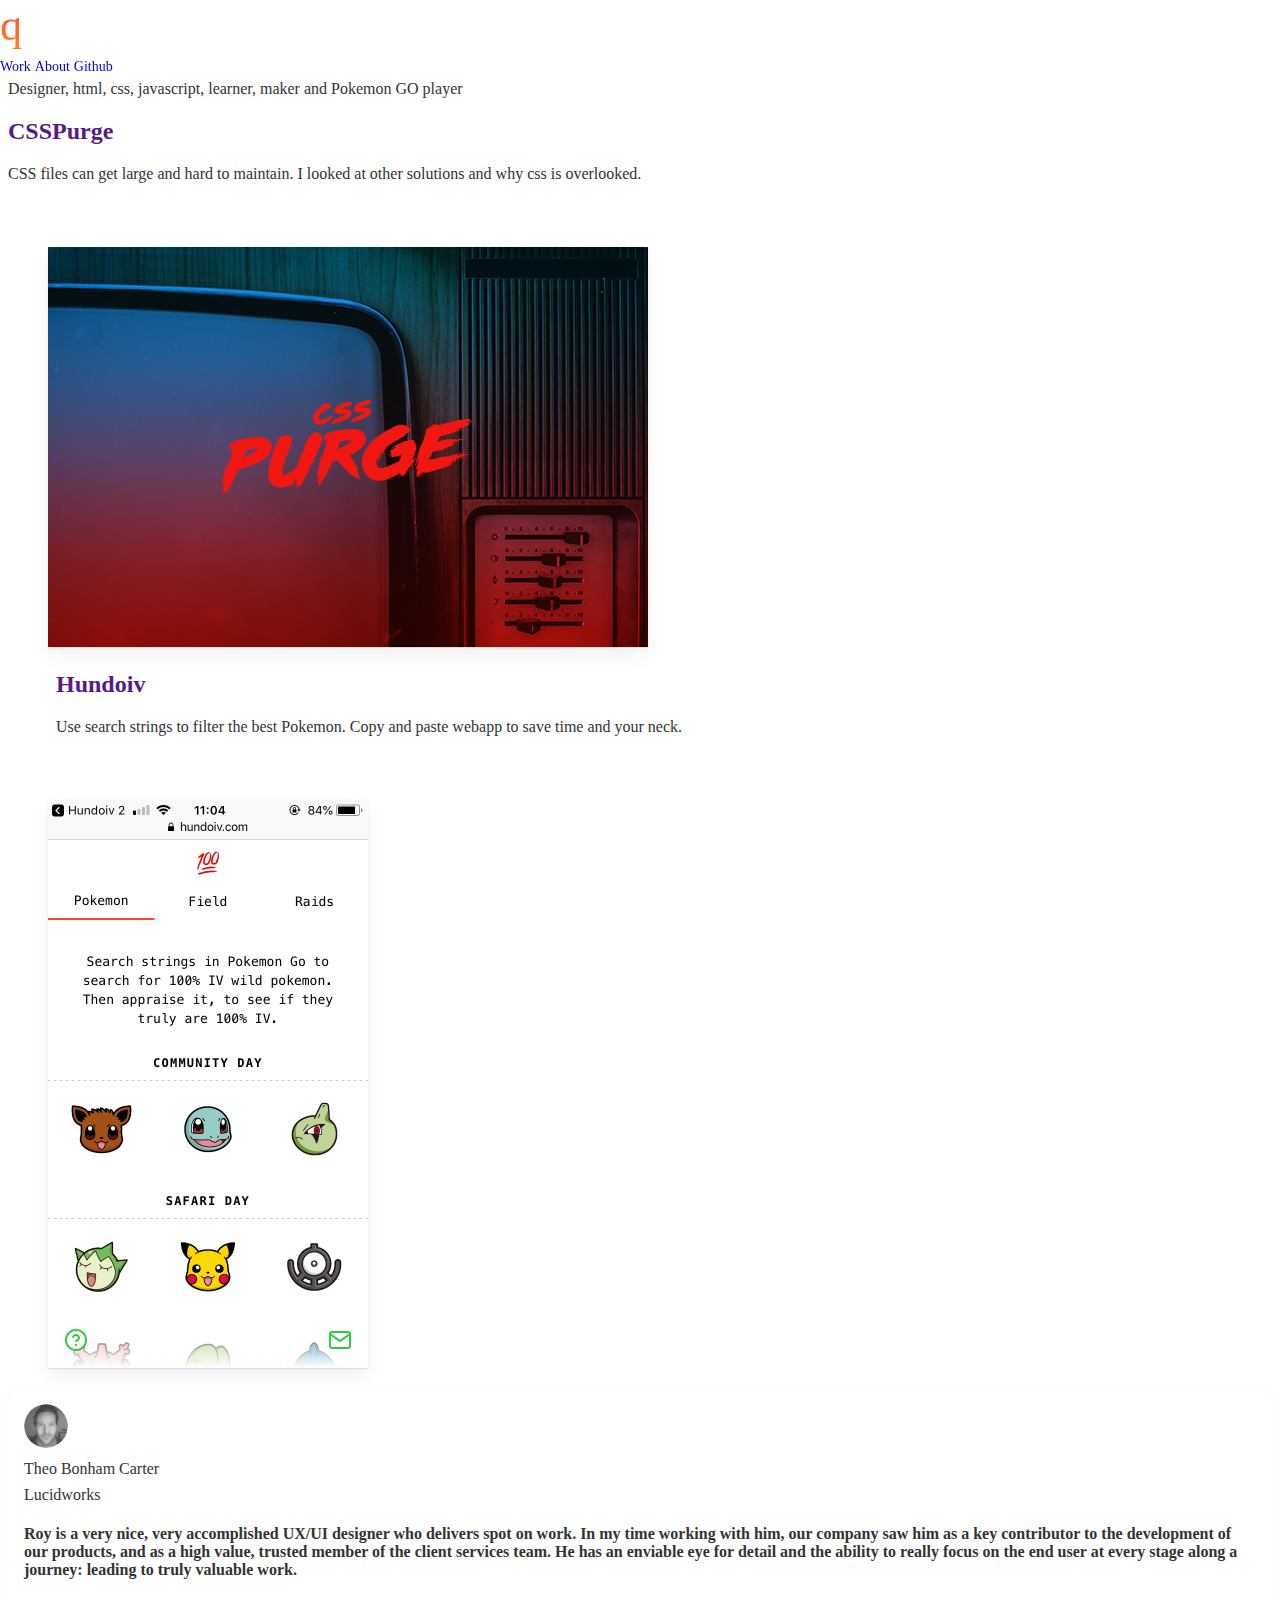
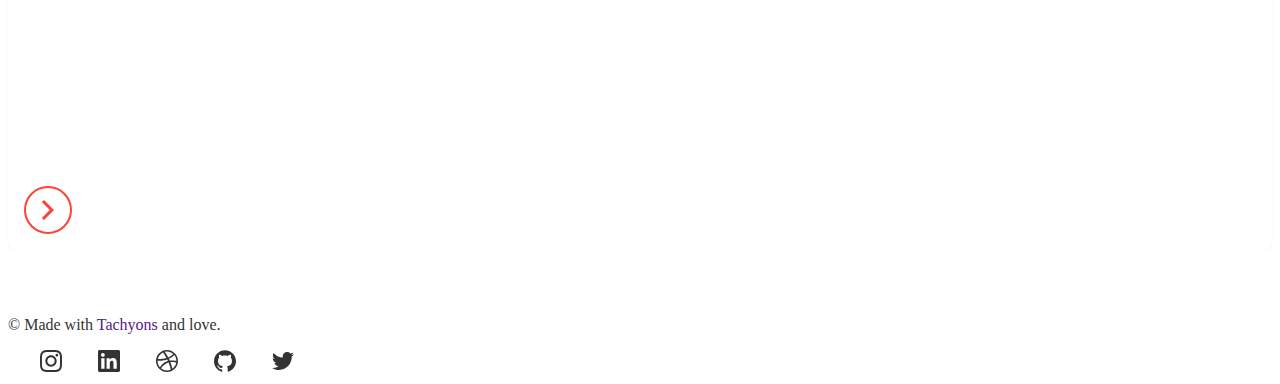
==== index.html @ f295c862 "Update" ====
<!DOCTYPE html>
<html lang="en">
  <head>
    <meta charset="utf-8">
    <meta http-equiv="X-UA-Compatible" content="IE=Edge">
    <title>

    </title>
    <meta name="author" content="">
    <meta name="description" content="">
    <meta name="viewport" content="width=device-width, initial-scale=1">
    <link rel="stylesheet" href="/css/main.css">
  </head>
  <body class="home sans-serif">
    <header class="flex items-center justify-between ph3 ph4-l w-100">
      <a class="logo" href="index.html">q</a>
      <nav>
        <a class="dib black ml4" href="work.html">Work</a>
        <a class="dib black ml4" href="about.html">About</a>
        <a class="dib black ml4" href="https://github.com/royquilor">Github</a>
        <a class="cta cta-small secondary ml4" href="mailto:roy@quilor.com">Contact</a>
      </nav>
    </header>
    <main id="swup" class="transition-fade">
      <section class="hero pa3 ph0-l pv6-l mw8 center ">
        <div class="flex flex-column xitems-center pv4">
          <!-- <img class="xw2 br-100 mr3" width="66" src="images/avatar.jpg" /> -->
          <h1 class="f4 f2-l fw6 lh-title mt0 mb3">Roy Quilor</h1>
          <p class="f4 mv0">Designer, html, css, javascript, learner, maker and Pokemon GO player</p>
        </div>
      </section>
      <section class="pa3 pa0-l">
        <article class="flex flex-column flex-row-l mw8 center items-center justify-center mb6 mb7-l">
          <div class="mb3 mr5-l">
            <h2 class="f4 f3-l fw6 lh-title mt0 mb3">
              <a href="">CSSPurge</a>
            </h2>
            <p class="f4 mt0 mb3 lh-copy">CSS files can get large and hard to maintain. I looked at other solutions and why css is overlooked.</p>
            <a class="cta secondary cta-small" href="#">See project</a>
          </div>
          <figure class="ma0 pa0">
            <a href="">
              <img class="br3" src="images/concept-3.jpg" />
            </a>
          </figure>
        </article>
        <article class="flex flex-column flex-row-l mw9 center items-center justify-center mb6 mb7-l">
          <div class="">
            <h2 class="f4 f3-l fw6 lh-title mt0 mb3">
              <a href="">Hundoiv</a>
            </h2>
            <p class="f4 mt0 mb3 lh-copy">Use search strings to filter the best Pokemon. Copy and paste webapp to save time and your neck.</p>
            <a class="cta secondary cta-small" href="project.html">See project</a>
          </div>
          <figure class="ma0 pa0">
            <a href="project.html">
              <img src="images/hundoiv/pokemon-1.png" width="320" />
            </a>
          </figure>
        </article>
      </section>
      <section class="quote">
        <div class="pv7-l flex flex-column xflex-row-l items-center xcenter">
          <div class="quote-wrap">
            <div>
              <img src="images/testimonials/theo.jpg" />
              <p class="f5">Theo Bonham Carter</p>
              <span class="db f6 gray mb5">Lucidworks</span>
              <h4 class="f5 f4-l fw4 lh-copy measure mt0 mb0 animated">
                Roy is a very nice, very accomplished UX/UI designer who delivers spot on work. In my time working with him, our company saw him as a key contributor to the development of our products, and as a high value, trusted member of the client services team. He has an enviable eye for detail and the ability to really focus on the end user at every stage along a journey: leading to truly valuable work.
              </h4>
            </div>
            <div class="btn-circle next ">
              <svg xmlns="http://www.w3.org/2000/svg" width="24" height="24" viewBox="0 0 24 24"><path d="M5.88 4.12L13.76 12l-7.88 7.88L8 22l10-10L8 2z"/><path fill="none" d="M0 0h24v24H0z"/></svg>
            </div>
          </div>

          <!-- <div class="btn-circle prev"><svg xmlns="http://www.w3.org/2000/svg" width="24" height="24" viewBox="0 0 24 24"><path d="M11.67 3.87L9.9 2.1 0 12l9.9 9.9 1.77-1.77L3.54 12z"/><path fill="none" d="M0 0h24v24H0z"/></svg></div> -->
        </div>
      </section>
    </main>
    <div class="tc mv6">
      <a href="" class="cta cta-large secondary">More Work</a>
    </div>
    <footer class="flex flex-column flex-row-l items-center justify-between pa3 ph4-l">
      <p class="f6">&copy; Made with <a href="">Tachyons</a> and love.</p>
      <div class="social">
        <a href="#" class="instagram">
          <svg aria-labelledby="simpleicons-instagram-icon" role="img" viewBox="0 0 24 24" xmlns="http://www.w3.org/2000/svg"><title id="simpleicons-instagram-icon">Instagram icon</title><path d="M12 0C8.74 0 8.333.015 7.053.072 5.775.132 4.905.333 4.14.63c-.789.306-1.459.717-2.126 1.384S.935 3.35.63 4.14C.333 4.905.131 5.775.072 7.053.012 8.333 0 8.74 0 12s.015 3.667.072 4.947c.06 1.277.261 2.148.558 2.913.306.788.717 1.459 1.384 2.126.667.666 1.336 1.079 2.126 1.384.766.296 1.636.499 2.913.558C8.333 23.988 8.74 24 12 24s3.667-.015 4.947-.072c1.277-.06 2.148-.262 2.913-.558.788-.306 1.459-.718 2.126-1.384.666-.667 1.079-1.335 1.384-2.126.296-.765.499-1.636.558-2.913.06-1.28.072-1.687.072-4.947s-.015-3.667-.072-4.947c-.06-1.277-.262-2.149-.558-2.913-.306-.789-.718-1.459-1.384-2.126C21.319 1.347 20.651.935 19.86.63c-.765-.297-1.636-.499-2.913-.558C15.667.012 15.26 0 12 0zm0 2.16c3.203 0 3.585.016 4.85.071 1.17.055 1.805.249 2.227.415.562.217.96.477 1.382.896.419.42.679.819.896 1.381.164.422.36 1.057.413 2.227.057 1.266.07 1.646.07 4.85s-.015 3.585-.074 4.85c-.061 1.17-.256 1.805-.421 2.227-.224.562-.479.96-.899 1.382-.419.419-.824.679-1.38.896-.42.164-1.065.36-2.235.413-1.274.057-1.649.07-4.859.07-3.211 0-3.586-.015-4.859-.074-1.171-.061-1.816-.256-2.236-.421-.569-.224-.96-.479-1.379-.899-.421-.419-.69-.824-.9-1.38-.165-.42-.359-1.065-.42-2.235-.045-1.26-.061-1.649-.061-4.844 0-3.196.016-3.586.061-4.861.061-1.17.255-1.814.42-2.234.21-.57.479-.96.9-1.381.419-.419.81-.689 1.379-.898.42-.166 1.051-.361 2.221-.421 1.275-.045 1.65-.06 4.859-.06l.045.03zm0 3.678c-3.405 0-6.162 2.76-6.162 6.162 0 3.405 2.76 6.162 6.162 6.162 3.405 0 6.162-2.76 6.162-6.162 0-3.405-2.76-6.162-6.162-6.162zM12 16c-2.21 0-4-1.79-4-4s1.79-4 4-4 4 1.79 4 4-1.79 4-4 4zm7.846-10.405c0 .795-.646 1.44-1.44 1.44-.795 0-1.44-.646-1.44-1.44 0-.794.646-1.439 1.44-1.439.793-.001 1.44.645 1.44 1.439z"/></svg>
        </a>
        <a href="#" class="linkedin">
          <svg aria-labelledby="simpleicons-linkedin-icon" role="img" viewBox="0 0 24 24" xmlns="http://www.w3.org/2000/svg"><title id="simpleicons-linkedin-icon">LinkedIn icon</title><path d="M20.447 20.452h-3.554v-5.569c0-1.328-.027-3.037-1.852-3.037-1.853 0-2.136 1.445-2.136 2.939v5.667H9.351V9h3.414v1.561h.046c.477-.9 1.637-1.85 3.37-1.85 3.601 0 4.267 2.37 4.267 5.455v6.286zM5.337 7.433c-1.144 0-2.063-.926-2.063-2.065 0-1.138.92-2.063 2.063-2.063 1.14 0 2.064.925 2.064 2.063 0 1.139-.925 2.065-2.064 2.065zm1.782 13.019H3.555V9h3.564v11.452zM22.225 0H1.771C.792 0 0 .774 0 1.729v20.542C0 23.227.792 24 1.771 24h20.451C23.2 24 24 23.227 24 22.271V1.729C24 .774 23.2 0 22.222 0h.003z"/></svg>
        </a>
        <a href="#" class="dribbble">
          <svg aria-labelledby="simpleicons-dribbble-icon" role="img" viewBox="0 0 24 24" xmlns="http://www.w3.org/2000/svg"><title id="simpleicons-dribbble-icon">Dribbble icon</title><path d="M12 24C5.385 24 0 18.615 0 12S5.385 0 12 0s12 5.385 12 12-5.385 12-12 12zm10.12-10.358c-.35-.11-3.17-.953-6.384-.438 1.34 3.684 1.887 6.684 1.992 7.308 2.3-1.555 3.936-4.02 4.395-6.87zm-6.115 7.808c-.153-.9-.75-4.032-2.19-7.77l-.066.02c-5.79 2.015-7.86 6.025-8.04 6.4 1.73 1.358 3.92 2.166 6.29 2.166 1.42 0 2.77-.29 4-.814zm-11.62-2.58c.232-.4 3.045-5.055 8.332-6.765.135-.045.27-.084.405-.12-.26-.585-.54-1.167-.832-1.74C7.17 11.775 2.206 11.71 1.756 11.7l-.004.312c0 2.633.998 5.037 2.634 6.855zm-2.42-8.955c.46.008 4.683.026 9.477-1.248-1.698-3.018-3.53-5.558-3.8-5.928-2.868 1.35-5.01 3.99-5.676 7.17zM9.6 2.052c.282.38 2.145 2.914 3.822 6 3.645-1.365 5.19-3.44 5.373-3.702-1.81-1.61-4.19-2.586-6.795-2.586-.825 0-1.63.1-2.4.285zm10.335 3.483c-.218.29-1.935 2.493-5.724 4.04.24.49.47.985.68 1.486.08.18.15.36.22.53 3.41-.43 6.8.26 7.14.33-.02-2.42-.88-4.64-2.31-6.38z"/></svg>
        </a>
        <a href="#" class="github">
          <svg aria-labelledby="simpleicons-github-icon" role="img" viewBox="0 0 24 24" xmlns="http://www.w3.org/2000/svg"><title id="simpleicons-github-icon">GitHub icon</title><path d="M12 .297c-6.63 0-12 5.373-12 12 0 5.303 3.438 9.8 8.205 11.385.6.113.82-.258.82-.577 0-.285-.01-1.04-.015-2.04-3.338.724-4.042-1.61-4.042-1.61C4.422 18.07 3.633 17.7 3.633 17.7c-1.087-.744.084-.729.084-.729 1.205.084 1.838 1.236 1.838 1.236 1.07 1.835 2.809 1.305 3.495.998.108-.776.417-1.305.76-1.605-2.665-.3-5.466-1.332-5.466-5.93 0-1.31.465-2.38 1.235-3.22-.135-.303-.54-1.523.105-3.176 0 0 1.005-.322 3.3 1.23.96-.267 1.98-.399 3-.405 1.02.006 2.04.138 3 .405 2.28-1.552 3.285-1.23 3.285-1.23.645 1.653.24 2.873.12 3.176.765.84 1.23 1.91 1.23 3.22 0 4.61-2.805 5.625-5.475 5.92.42.36.81 1.096.81 2.22 0 1.606-.015 2.896-.015 3.286 0 .315.21.69.825.57C20.565 22.092 24 17.592 24 12.297c0-6.627-5.373-12-12-12"/></svg>
        </a>
        <a href="#" class="twitter">
          <svg aria-labelledby="simpleicons-twitter-icon" role="img" viewBox="0 0 24 24" xmlns="http://www.w3.org/2000/svg"><title id="simpleicons-twitter-icon">Twitter icon</title><path d="M23.954 4.569c-.885.389-1.83.654-2.825.775 1.014-.611 1.794-1.574 2.163-2.723-.951.555-2.005.959-3.127 1.184-.896-.959-2.173-1.559-3.591-1.559-2.717 0-4.92 2.203-4.92 4.917 0 .39.045.765.127 1.124C7.691 8.094 4.066 6.13 1.64 3.161c-.427.722-.666 1.561-.666 2.475 0 1.71.87 3.213 2.188 4.096-.807-.026-1.566-.248-2.228-.616v.061c0 2.385 1.693 4.374 3.946 4.827-.413.111-.849.171-1.296.171-.314 0-.615-.03-.916-.086.631 1.953 2.445 3.377 4.604 3.417-1.68 1.319-3.809 2.105-6.102 2.105-.39 0-.779-.023-1.17-.067 2.189 1.394 4.768 2.209 7.557 2.209 9.054 0 13.999-7.496 13.999-13.986 0-.209 0-.42-.015-.63.961-.689 1.8-1.56 2.46-2.548l-.047-.02z"/></svg>
        </a>
      </div>
    </footer>
    <script src="js/script.js"></script>
    <script src="js/header.js"></script>
    <script src="js/animation.js"></script>
    <!-- <script src="js/swup.js"></script> -->
  </body>
</html>
---- css/main.css ----
@import "tachyons.min.css";
@import "header.css";
@import "fonts.css";
@import "quote.css";
@import "animations.css";
@import "links.css";
@import "articles.css";
@import "projects.css";
@import "features.css";
@import "logo.css";
@import "social.css";
@import "flows.css";
@import url('https://fonts.googleapis.com/css?family=Roboto+Mono:400,500');
@import url('https://fonts.googleapis.com/css?family=Space+Mono:400,700');
@import url('https://fonts.googleapis.com/css?family=Indie+Flower');

/*
@media screen and (min-width: 30em) {}
@media screen and (min-width: 30em) and (max-width: 60em) {}
@media screen and (min-width: 60em) {}
*/

body {
  color: #333;
}
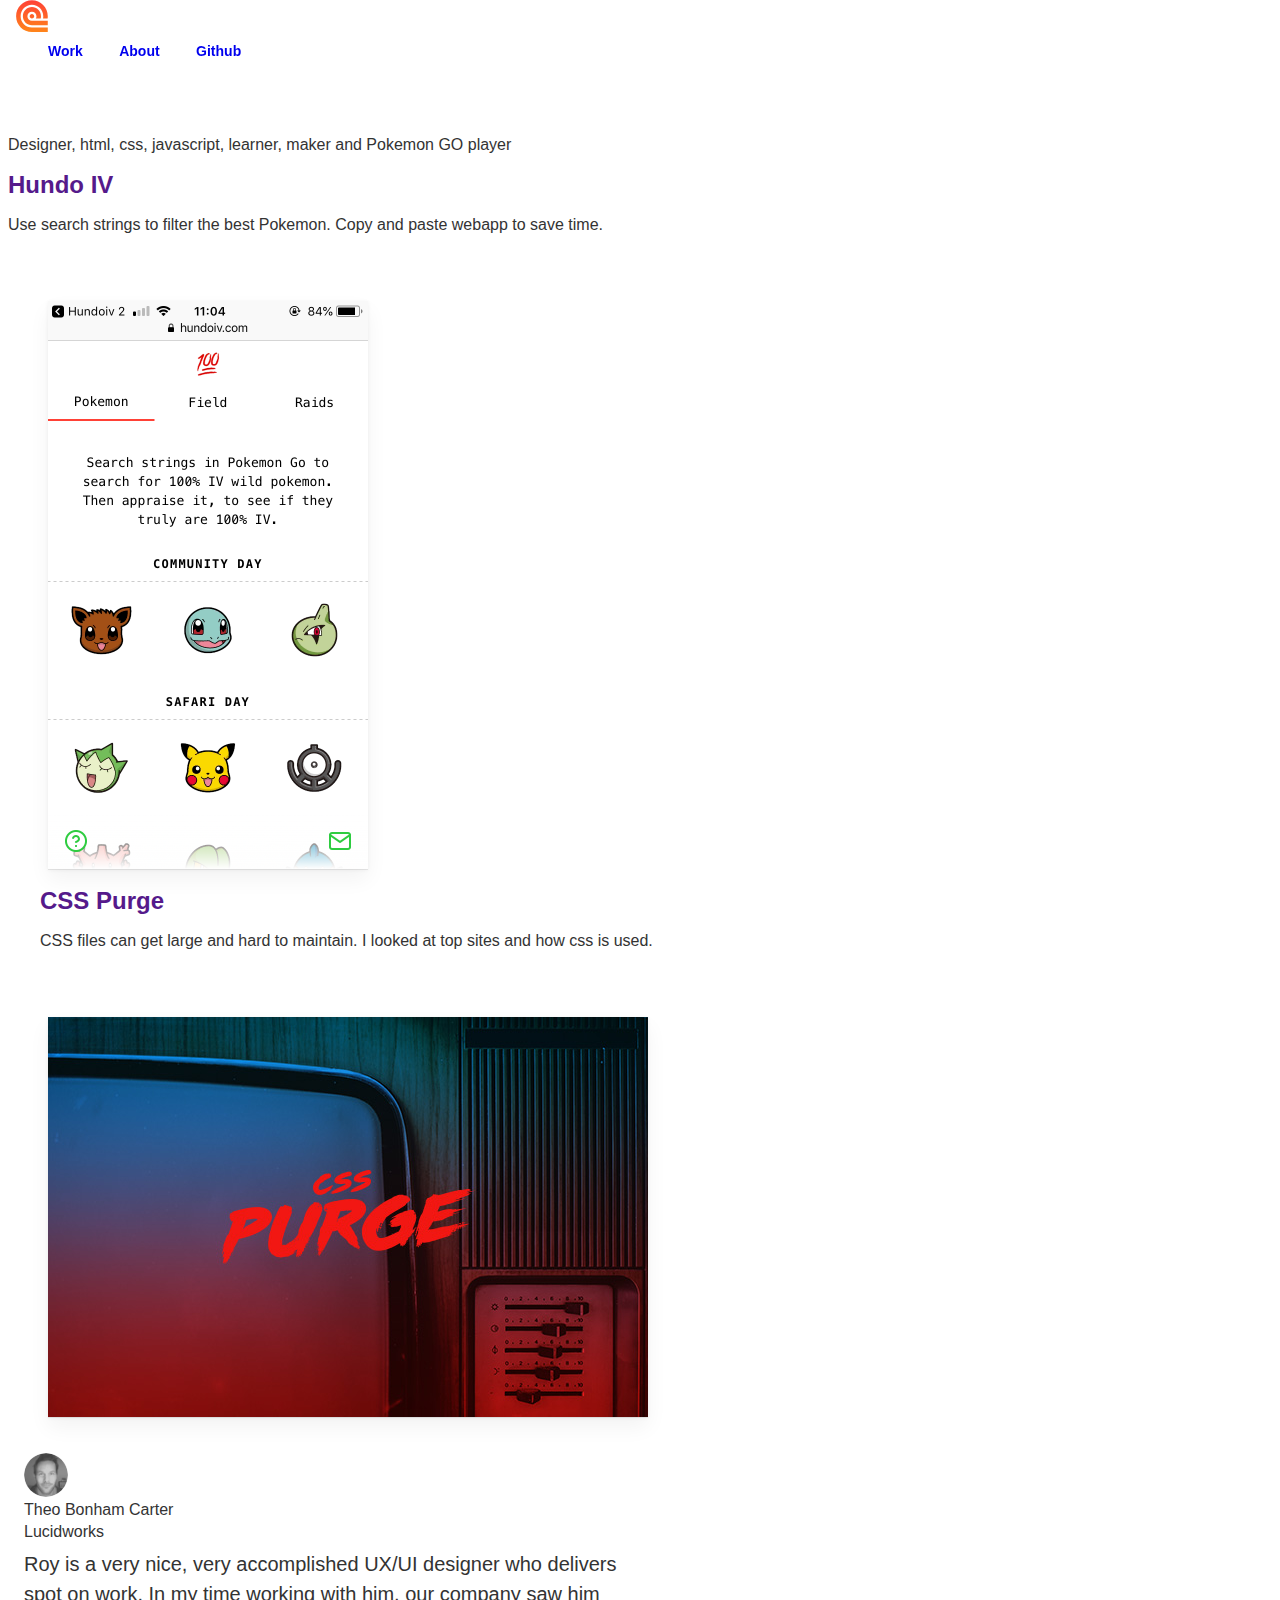
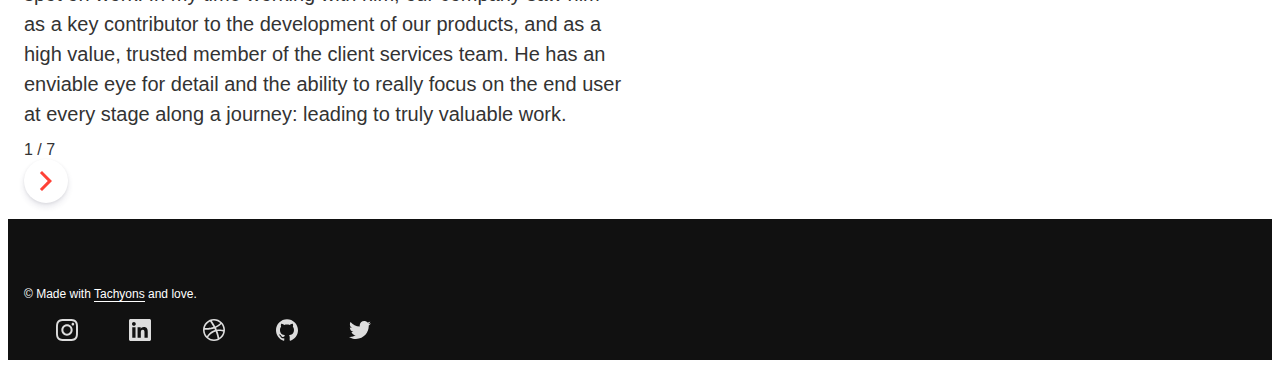
==== commit 48465574: "Update" ====
--- a/index.html
+++ b/index.html
@@ -11,79 +11,86 @@
     <meta name="viewport" content="width=device-width, initial-scale=1">
     <link rel="stylesheet" href="/css/main.css">
   </head>
-  <body class="home sans-serif">
-    <header class="flex items-center justify-between ph3 ph4-l w-100">
-      <a class="logo" href="index.html">q</a>
+  <body class="home">
+    <header class="flex items-center justify-between">
+      <a href="index.html">
+        <svg width="32" height="32" viewBox="0 0 32 32" xmlns="http://www.w3.org/2000/svg"><title>q</title><desc>Created with Sketch.</desc><defs><linearGradient x1="50%" y1="0%" x2="50%" y2="100%" id="a"><stop stop-color="#FF4136" offset="0%"/><stop stop-color="#FF851B" offset="100%"/></linearGradient></defs><path d="M15.94 27.474h15.84v4.526h-15.84c-8.734 0-15.84-7.106-15.84-15.84s7.106-15.84 15.84-15.84 15.84 7.106 15.84 15.84c0 .768-.055 1.524-.161 2.263h-4.592c.149-.731.227-1.488.227-2.263 0-6.239-5.075-11.314-11.314-11.314s-11.314 5.075-11.314 11.314 5.075 11.314 11.314 11.314zm0-6.789h15.84v4.526h-15.84c-4.991 0-9.051-4.06-9.051-9.051 0-4.991 4.06-9.051 9.051-9.051 4.991 0 9.051 4.06 9.051 9.051 0 .781-.099 1.539-.286 2.262h-4.847c.386-.666.608-1.439.608-2.263 0-2.495-2.03-4.525-4.525-4.525-2.496 0-4.526 2.03-4.526 4.525 0 2.496 2.03 4.526 4.526 4.526zm-2.263-4.526c0-1.25 1.013-2.262 2.263-2.262s2.262 1.013 2.262 2.262c0 1.25-1.013 2.263-2.262 2.263-1.25 0-2.263-1.013-2.263-2.263z" fill="url(#a)"/></svg>
+      </a>
       <nav>
-        <a class="dib black ml4" href="work.html">Work</a>
-        <a class="dib black ml4" href="about.html">About</a>
-        <a class="dib black ml4" href="https://github.com/royquilor">Github</a>
-        <a class="cta cta-small secondary ml4" href="mailto:roy@quilor.com">Contact</a>
+        <a class="" href="work.html">Work</a>
+        <a class="" href="about.html">About</a>
+        <a class="" href="https://github.com/royquilor">Github</a>
+        <a class="cta cta-small secondary" href="mailto:roy@quilor.com">Contact</a>
       </nav>
     </header>
-    <main id="swup" class="transition-fade">
+    <main class="transition-fade">
       <section class="hero pa3 ph0-l pv6-l mw8 center ">
-        <div class="flex flex-column xitems-center pv4">
-          <!-- <img class="xw2 br-100 mr3" width="66" src="images/avatar.jpg" /> -->
-          <h1 class="f4 f2-l fw6 lh-title mt0 mb3">Roy Quilor</h1>
-          <p class="f4 mv0">Designer, html, css, javascript, learner, maker and Pokemon GO player</p>
+        <div class="flex flex-column pv4">
+          <h1>Roy Quilor</h1>
+          <p class="f4">Designer, html, css, javascript, learner, maker and Pokemon GO player</p>
         </div>
       </section>
       <section class="pa3 pa0-l">
+        <article class="flex flex-column flex-row-l mw9 center items-center justify-center mb6 mb7-l">
+          <div class="mb4 pr5-l">
+            <h2 class="">
+              <a href="">Hundo IV</a>
+            </h2>
+            <p class="f4-l">Use search strings to filter the best Pokemon. Copy and paste webapp to save time.</p>
+            <a class="cta secondary cta-small" href="project.html">See project</a>
+          </div>
+          <figure class="ma0 pa0 mb4 mb0-l">
+            <a href="project.html">
+              <img class="br3" src="images/hundoiv/pokemon-1.png" width="320" />
+            </a>
+          </figure>
+        </article>
         <article class="flex flex-column flex-row-l mw8 center items-center justify-center mb6 mb7-l">
-          <div class="mb3 mr5-l">
-            <h2 class="f4 f3-l fw6 lh-title mt0 mb3">
-              <a href="">CSSPurge</a>
+          <div class="mb4 pl5-l">
+            <h2 class="">
+              <a href="">CSS Purge</a>
             </h2>
-            <p class="f4 mt0 mb3 lh-copy">CSS files can get large and hard to maintain. I looked at other solutions and why css is overlooked.</p>
+            <p class="f4-l">CSS files can get large and hard to maintain. I looked at top sites and how css is used.</p>
             <a class="cta secondary cta-small" href="#">See project</a>
           </div>
-          <figure class="ma0 pa0">
+          <figure class="ma0 pa0 mb4 mb0-l">
             <a href="">
               <img class="br3" src="images/concept-3.jpg" />
             </a>
           </figure>
         </article>
-        <article class="flex flex-column flex-row-l mw9 center items-center justify-center mb6 mb7-l">
-          <div class="">
-            <h2 class="f4 f3-l fw6 lh-title mt0 mb3">
-              <a href="">Hundoiv</a>
-            </h2>
-            <p class="f4 mt0 mb3 lh-copy">Use search strings to filter the best Pokemon. Copy and paste webapp to save time and your neck.</p>
-            <a class="cta secondary cta-small" href="project.html">See project</a>
-          </div>
-          <figure class="ma0 pa0">
-            <a href="project.html">
-              <img src="images/hundoiv/pokemon-1.png" width="320" />
-            </a>
-          </figure>
-        </article>
       </section>
-      <section class="quote">
-        <div class="pv7-l flex flex-column xflex-row-l items-center xcenter">
-          <div class="quote-wrap">
-            <div>
-              <img src="images/testimonials/theo.jpg" />
-              <p class="f5">Theo Bonham Carter</p>
-              <span class="db f6 gray mb5">Lucidworks</span>
-              <h4 class="f5 f4-l fw4 lh-copy measure mt0 mb0 animated">
-                Roy is a very nice, very accomplished UX/UI designer who delivers spot on work. In my time working with him, our company saw him as a key contributor to the development of our products, and as a high value, trusted member of the client services team. He has an enviable eye for detail and the ability to really focus on the end user at every stage along a journey: leading to truly valuable work.
-              </h4>
+      <section class="quote bt b--black-10">
+        <div class="flex flex-column items-center pv5 pv6-l">
+          <div class="quote-wrap ">
+            <div class="flex flex-row items-center mb4">
+              <img class="" src="images/testimonials/theo.jpg" />
+              <div class="ml3 ">
+                <cite class="f5 b">Theo Bonham Carter</cite>
+                <span class="db f6 xgray">Lucidworks</span>
+              </div>
             </div>
-            <div class="btn-circle next ">
-              <svg xmlns="http://www.w3.org/2000/svg" width="24" height="24" viewBox="0 0 24 24"><path d="M5.88 4.12L13.76 12l-7.88 7.88L8 22l10-10L8 2z"/><path fill="none" d="M0 0h24v24H0z"/></svg>
+            <blockquote class="animated mb4">
+              <p>Roy is a very nice, very accomplished UX/UI designer who delivers spot on work. In my time working with him, our company saw him as a key contributor to the development of our products, and as a high value, trusted member of the client services team. He has an enviable eye for detail and the ability to really focus on the end user at every stage along a journey: leading to truly valuable work.</p>
+            </blockquote>
+            <div class="flex flew-row justify-between items-center">
+              <div class="number f5 b xcode">
+                <span>1</span> / 7
+              </div>
+              <div class="next btn-circle">
+                <svg xmlns="http://www.w3.org/2000/svg" width="24" height="24" viewBox="0 0 24 24"><path d="M5.88 4.12L13.76 12l-7.88 7.88L8 22l10-10L8 2z"/><path fill="none" d="M0 0h24v24H0z"/></svg>
+              </div>
+            </div>
             </div>
           </div>
-
-          <!-- <div class="btn-circle prev"><svg xmlns="http://www.w3.org/2000/svg" width="24" height="24" viewBox="0 0 24 24"><path d="M11.67 3.87L9.9 2.1 0 12l9.9 9.9 1.77-1.77L3.54 12z"/><path fill="none" d="M0 0h24v24H0z"/></svg></div> -->
         </div>
       </section>
     </main>
-    <div class="tc mv6">
+    <div class="more tc pv5 pv6-l">
       <a href="" class="cta cta-large secondary">More Work</a>
     </div>
-    <footer class="flex flex-column flex-row-l items-center justify-between pa3 ph4-l">
-      <p class="f6">&copy; Made with <a href="">Tachyons</a> and love.</p>
+    <footer class="flex flex-column flex-row-l items-center justify-between ph4-l">
+      <p class="mb5 mb0-l">&copy; Made with <a href="http://tachyons.io/">Tachyons</a> and love.</p>
       <div class="social">
         <a href="#" class="instagram">
           <svg aria-labelledby="simpleicons-instagram-icon" role="img" viewBox="0 0 24 24" xmlns="http://www.w3.org/2000/svg"><title id="simpleicons-instagram-icon">Instagram icon</title><path d="M12 0C8.74 0 8.333.015 7.053.072 5.775.132 4.905.333 4.14.63c-.789.306-1.459.717-2.126 1.384S.935 3.35.63 4.14C.333 4.905.131 5.775.072 7.053.012 8.333 0 8.74 0 12s.015 3.667.072 4.947c.06 1.277.261 2.148.558 2.913.306.788.717 1.459 1.384 2.126.667.666 1.336 1.079 2.126 1.384.766.296 1.636.499 2.913.558C8.333 23.988 8.74 24 12 24s3.667-.015 4.947-.072c1.277-.06 2.148-.262 2.913-.558.788-.306 1.459-.718 2.126-1.384.666-.667 1.079-1.335 1.384-2.126.296-.765.499-1.636.558-2.913.06-1.28.072-1.687.072-4.947s-.015-3.667-.072-4.947c-.06-1.277-.262-2.149-.558-2.913-.306-.789-.718-1.459-1.384-2.126C21.319 1.347 20.651.935 19.86.63c-.765-.297-1.636-.499-2.913-.558C15.667.012 15.26 0 12 0zm0 2.16c3.203 0 3.585.016 4.85.071 1.17.055 1.805.249 2.227.415.562.217.96.477 1.382.896.419.42.679.819.896 1.381.164.422.36 1.057.413 2.227.057 1.266.07 1.646.07 4.85s-.015 3.585-.074 4.85c-.061 1.17-.256 1.805-.421 2.227-.224.562-.479.96-.899 1.382-.419.419-.824.679-1.38.896-.42.164-1.065.36-2.235.413-1.274.057-1.649.07-4.859.07-3.211 0-3.586-.015-4.859-.074-1.171-.061-1.816-.256-2.236-.421-.569-.224-.96-.479-1.379-.899-.421-.419-.69-.824-.9-1.38-.165-.42-.359-1.065-.42-2.235-.045-1.26-.061-1.649-.061-4.844 0-3.196.016-3.586.061-4.861.061-1.17.255-1.814.42-2.234.21-.57.479-.96.9-1.381.419-.419.81-.689 1.379-.898.42-.166 1.051-.361 2.221-.421 1.275-.045 1.65-.06 4.859-.06l.045.03zm0 3.678c-3.405 0-6.162 2.76-6.162 6.162 0 3.405 2.76 6.162 6.162 6.162 3.405 0 6.162-2.76 6.162-6.162 0-3.405-2.76-6.162-6.162-6.162zM12 16c-2.21 0-4-1.79-4-4s1.79-4 4-4 4 1.79 4 4-1.79 4-4 4zm7.846-10.405c0 .795-.646 1.44-1.44 1.44-.795 0-1.44-.646-1.44-1.44 0-.794.646-1.439 1.44-1.439.793-.001 1.44.645 1.44 1.439z"/></svg>
@@ -105,6 +112,5 @@
     <script src="js/script.js"></script>
     <script src="js/header.js"></script>
     <script src="js/animation.js"></script>
-    <!-- <script src="js/swup.js"></script> -->
   </body>
 </html>
--- a/css/main.css
+++ b/css/main.css
@@ -1,4 +1,7 @@
 @import "tachyons.min.css";
+@import "variables.css";
+@import "typography.css";
+@import "colors.css";
 @import "header.css";
 @import "fonts.css";
 @import "quote.css";
@@ -7,9 +10,9 @@
 @import "articles.css";
 @import "projects.css";
 @import "features.css";
-@import "logo.css";
 @import "social.css";
 @import "flows.css";
+@import "footer.css";
 @import url('https://fonts.googleapis.com/css?family=Roboto+Mono:400,500');
 @import url('https://fonts.googleapis.com/css?family=Space+Mono:400,700');
 @import url('https://fonts.googleapis.com/css?family=Indie+Flower');
@@ -22,4 +25,20 @@
 
 body {
   color: #333;
+  font-size: var(--base-font-size);
+  font-family: var(--font-system);
 }
+
+main {
+  padding-top: 64px;
+}
+
+iframe {
+  max-width: 100%;
+  xheight: auto;
+}
+
+@media screen and (min-width: 60em) {
+
+
+}
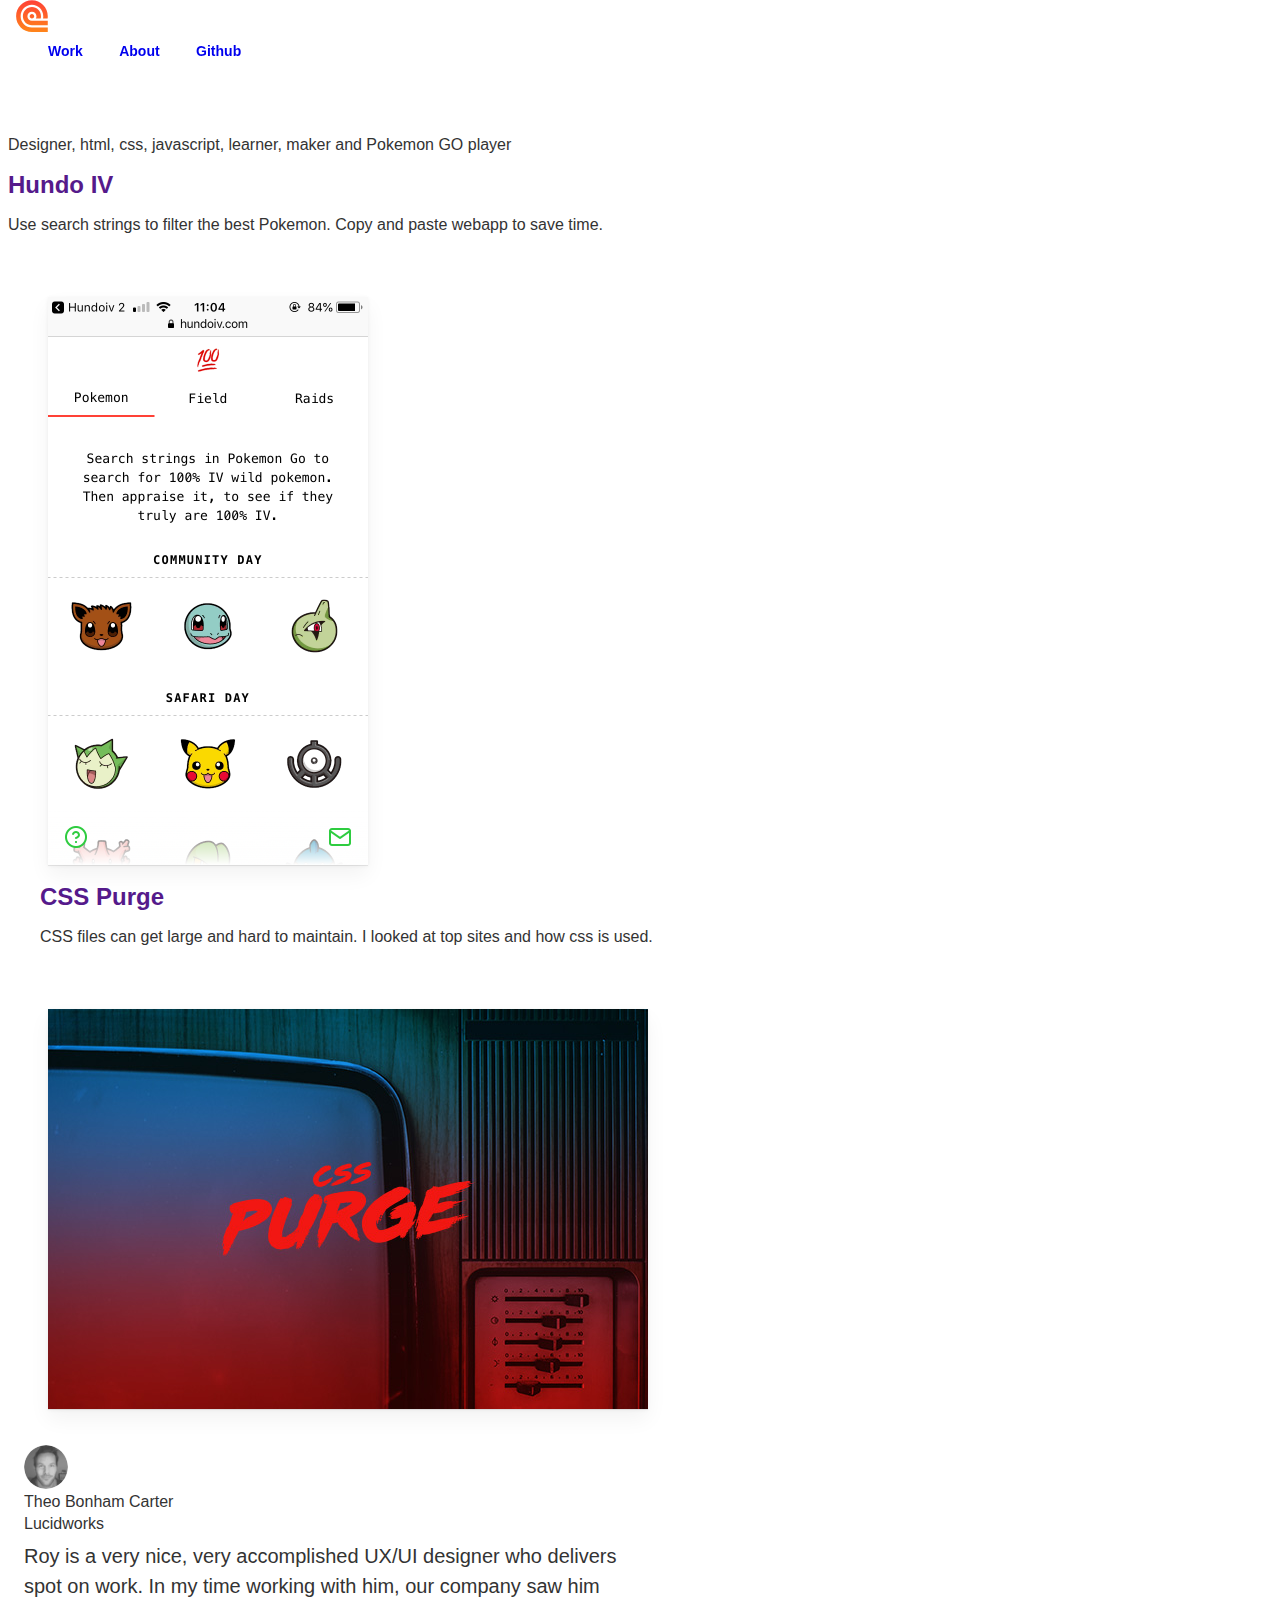
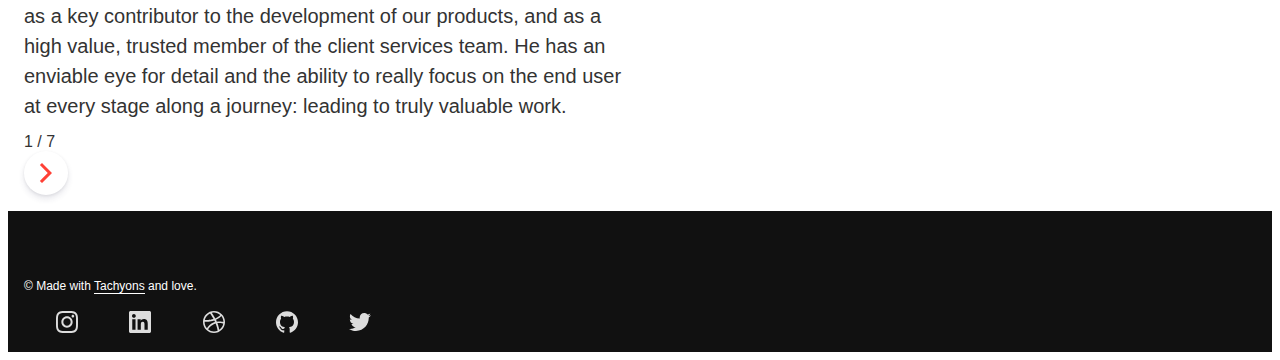
==== commit f7b2cd42: "update" ====
--- a/index.html
+++ b/index.html
@@ -14,13 +14,22 @@
   <body class="home">
     <header class="flex items-center justify-between">
       <a href="index.html">
-        <svg width="32" height="32" viewBox="0 0 32 32" xmlns="http://www.w3.org/2000/svg"><title>q</title><desc>Created with Sketch.</desc><defs><linearGradient x1="50%" y1="0%" x2="50%" y2="100%" id="a"><stop stop-color="#FF4136" offset="0%"/><stop stop-color="#FF851B" offset="100%"/></linearGradient></defs><path d="M15.94 27.474h15.84v4.526h-15.84c-8.734 0-15.84-7.106-15.84-15.84s7.106-15.84 15.84-15.84 15.84 7.106 15.84 15.84c0 .768-.055 1.524-.161 2.263h-4.592c.149-.731.227-1.488.227-2.263 0-6.239-5.075-11.314-11.314-11.314s-11.314 5.075-11.314 11.314 5.075 11.314 11.314 11.314zm0-6.789h15.84v4.526h-15.84c-4.991 0-9.051-4.06-9.051-9.051 0-4.991 4.06-9.051 9.051-9.051 4.991 0 9.051 4.06 9.051 9.051 0 .781-.099 1.539-.286 2.262h-4.847c.386-.666.608-1.439.608-2.263 0-2.495-2.03-4.525-4.525-4.525-2.496 0-4.526 2.03-4.526 4.525 0 2.496 2.03 4.526 4.526 4.526zm-2.263-4.526c0-1.25 1.013-2.262 2.263-2.262s2.262 1.013 2.262 2.262c0 1.25-1.013 2.263-2.262 2.263-1.25 0-2.263-1.013-2.263-2.263z" fill="url(#a)"/></svg>
+        <svg class="logo" width="32" height="32" viewBox="0 0 32 32" xmlns="http://www.w3.org/2000/svg">
+          <title>q</title>
+          <desc>Created with Sketch.</desc>
+          <defs>
+            <linearGradient x1="50%" y1="0%" x2="50%" y2="100%" id="logo">
+              <stop stop-color="var(--color-red)" offset="0%"/>
+              <stop stop-color="var(--color-orange)" offset="100%"/>
+            </linearGradient>
+          </defs>
+        <path d="M15.94 27.474h15.84v4.526h-15.84c-8.734 0-15.84-7.106-15.84-15.84s7.106-15.84 15.84-15.84 15.84 7.106 15.84 15.84c0 .768-.055 1.524-.161 2.263h-4.592c.149-.731.227-1.488.227-2.263 0-6.239-5.075-11.314-11.314-11.314s-11.314 5.075-11.314 11.314 5.075 11.314 11.314 11.314zm0-6.789h15.84v4.526h-15.84c-4.991 0-9.051-4.06-9.051-9.051 0-4.991 4.06-9.051 9.051-9.051 4.991 0 9.051 4.06 9.051 9.051 0 .781-.099 1.539-.286 2.262h-4.847c.386-.666.608-1.439.608-2.263 0-2.495-2.03-4.525-4.525-4.525-2.496 0-4.526 2.03-4.526 4.525 0 2.496 2.03 4.526 4.526 4.526zm-2.263-4.526c0-1.25 1.013-2.262 2.263-2.262s2.262 1.013 2.262 2.262c0 1.25-1.013 2.263-2.262 2.263-1.25 0-2.263-1.013-2.263-2.263z" fill=""/></svg>
       </a>
       <nav>
         <a class="" href="work.html">Work</a>
         <a class="" href="about.html">About</a>
         <a class="" href="https://github.com/royquilor">Github</a>
-        <a class="cta cta-small secondary" href="mailto:roy@quilor.com">Contact</a>
+        <a class="cta cta-s cta-line" href="mailto:roy@quilor.com">Contact</a>
       </nav>
     </header>
     <main class="transition-fade">
@@ -37,7 +46,7 @@
               <a href="">Hundo IV</a>
             </h2>
             <p class="f4-l">Use search strings to filter the best Pokemon. Copy and paste webapp to save time.</p>
-            <a class="cta secondary cta-small" href="project.html">See project</a>
+            <a class="cta cta-s" href="project.html">See project</a>
           </div>
           <figure class="ma0 pa0 mb4 mb0-l">
             <a href="project.html">
@@ -51,10 +60,10 @@
               <a href="">CSS Purge</a>
             </h2>
             <p class="f4-l">CSS files can get large and hard to maintain. I looked at top sites and how css is used.</p>
-            <a class="cta secondary cta-small" href="#">See project</a>
+            <a class="cta cta-s" href="csspurge.html">See project</a>
           </div>
           <figure class="ma0 pa0 mb4 mb0-l">
-            <a href="">
+            <a href="csspurge.html">
               <img class="br3" src="images/concept-3.jpg" />
             </a>
           </figure>
@@ -87,7 +96,8 @@
       </section>
     </main>
     <div class="more tc pv5 pv6-l">
-      <a href="" class="cta cta-large secondary">More Work</a>
+      <a href="" class="cta cta-l mh3">More Work</a>
+      <a href="design-system.html" class="cta cta-line cta-l mh3">Design System</a>
     </div>
     <footer class="flex flex-column flex-row-l items-center justify-between ph4-l">
       <p class="mb5 mb0-l">&copy; Made with <a href="http://tachyons.io/">Tachyons</a> and love.</p>
--- a/css/main.css
+++ b/css/main.css
@@ -13,6 +13,7 @@
 @import "social.css";
 @import "flows.css";
 @import "footer.css";
+@import "logo.css";
 @import url('https://fonts.googleapis.com/css?family=Roboto+Mono:400,500');
 @import url('https://fonts.googleapis.com/css?family=Space+Mono:400,700');
 @import url('https://fonts.googleapis.com/css?family=Indie+Flower');
@@ -38,6 +39,8 @@
   xheight: auto;
 }
 
+
+
 @media screen and (min-width: 60em) {
 
 
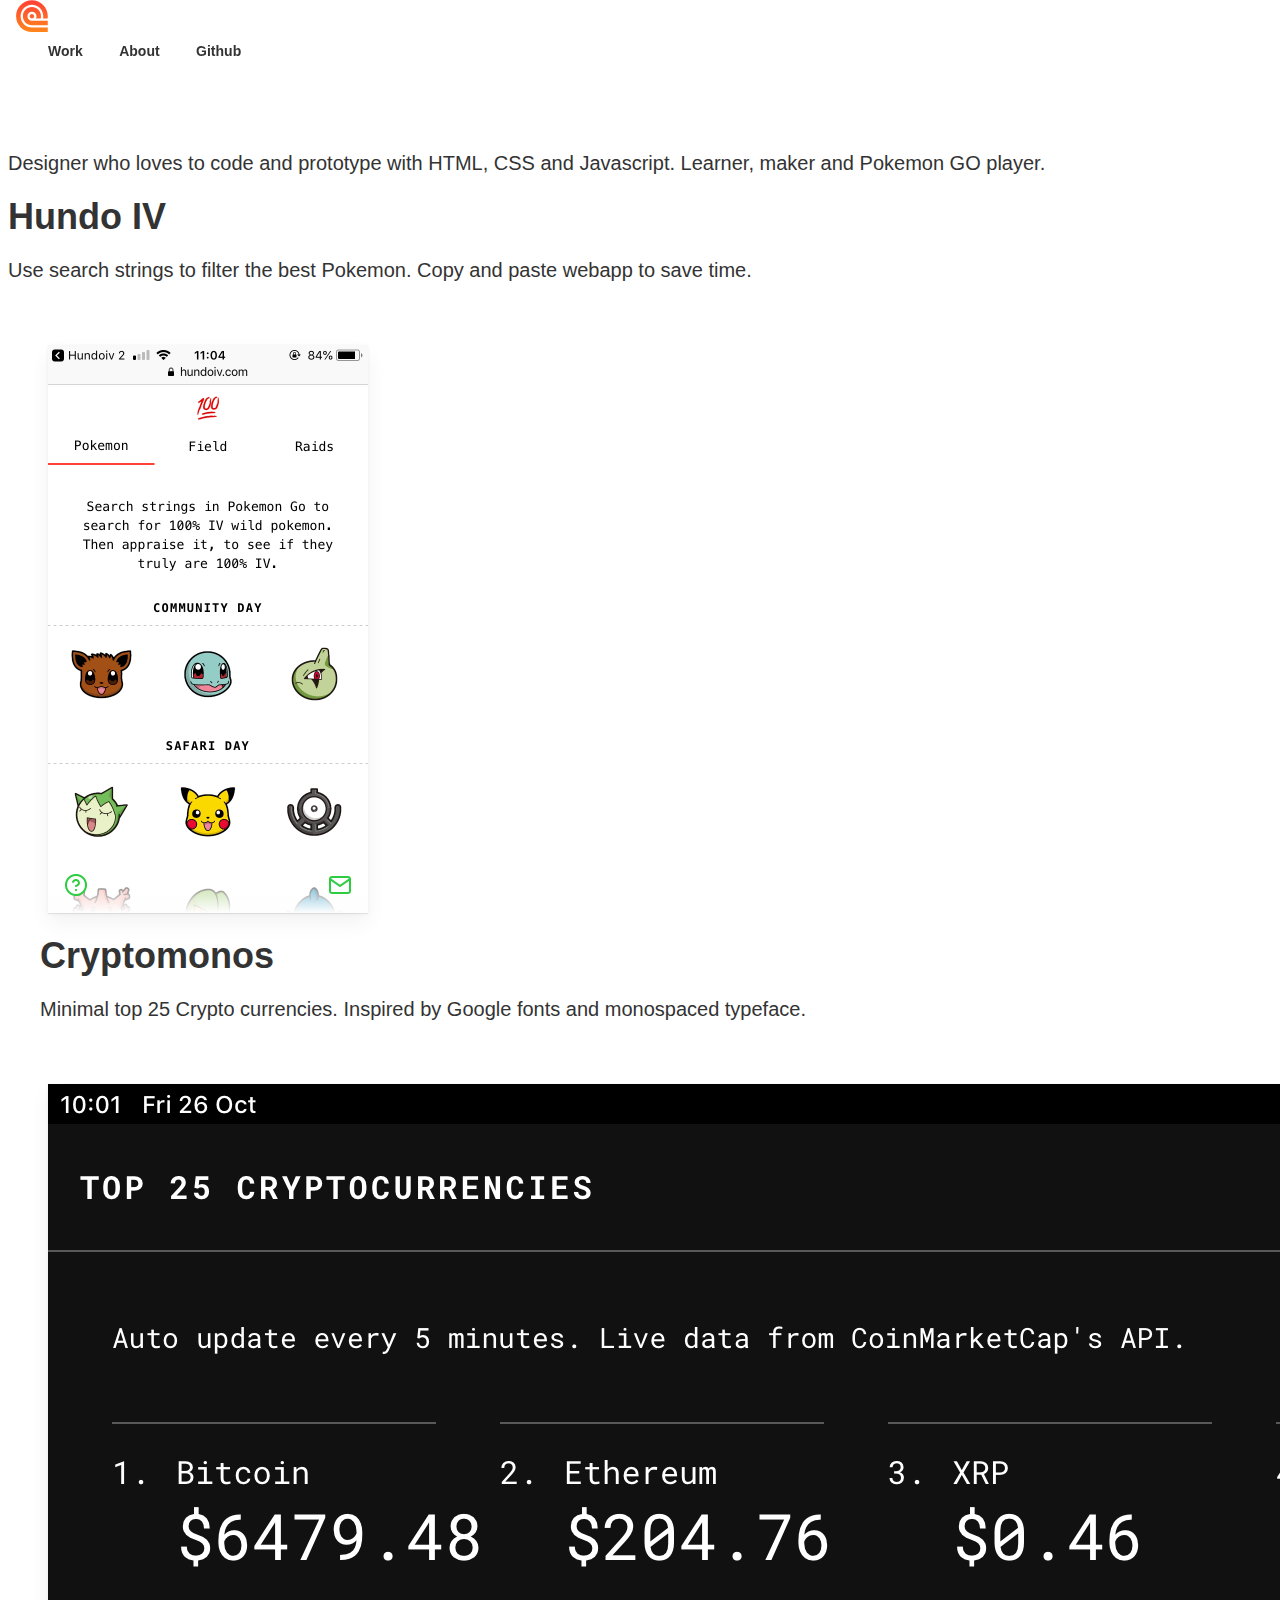
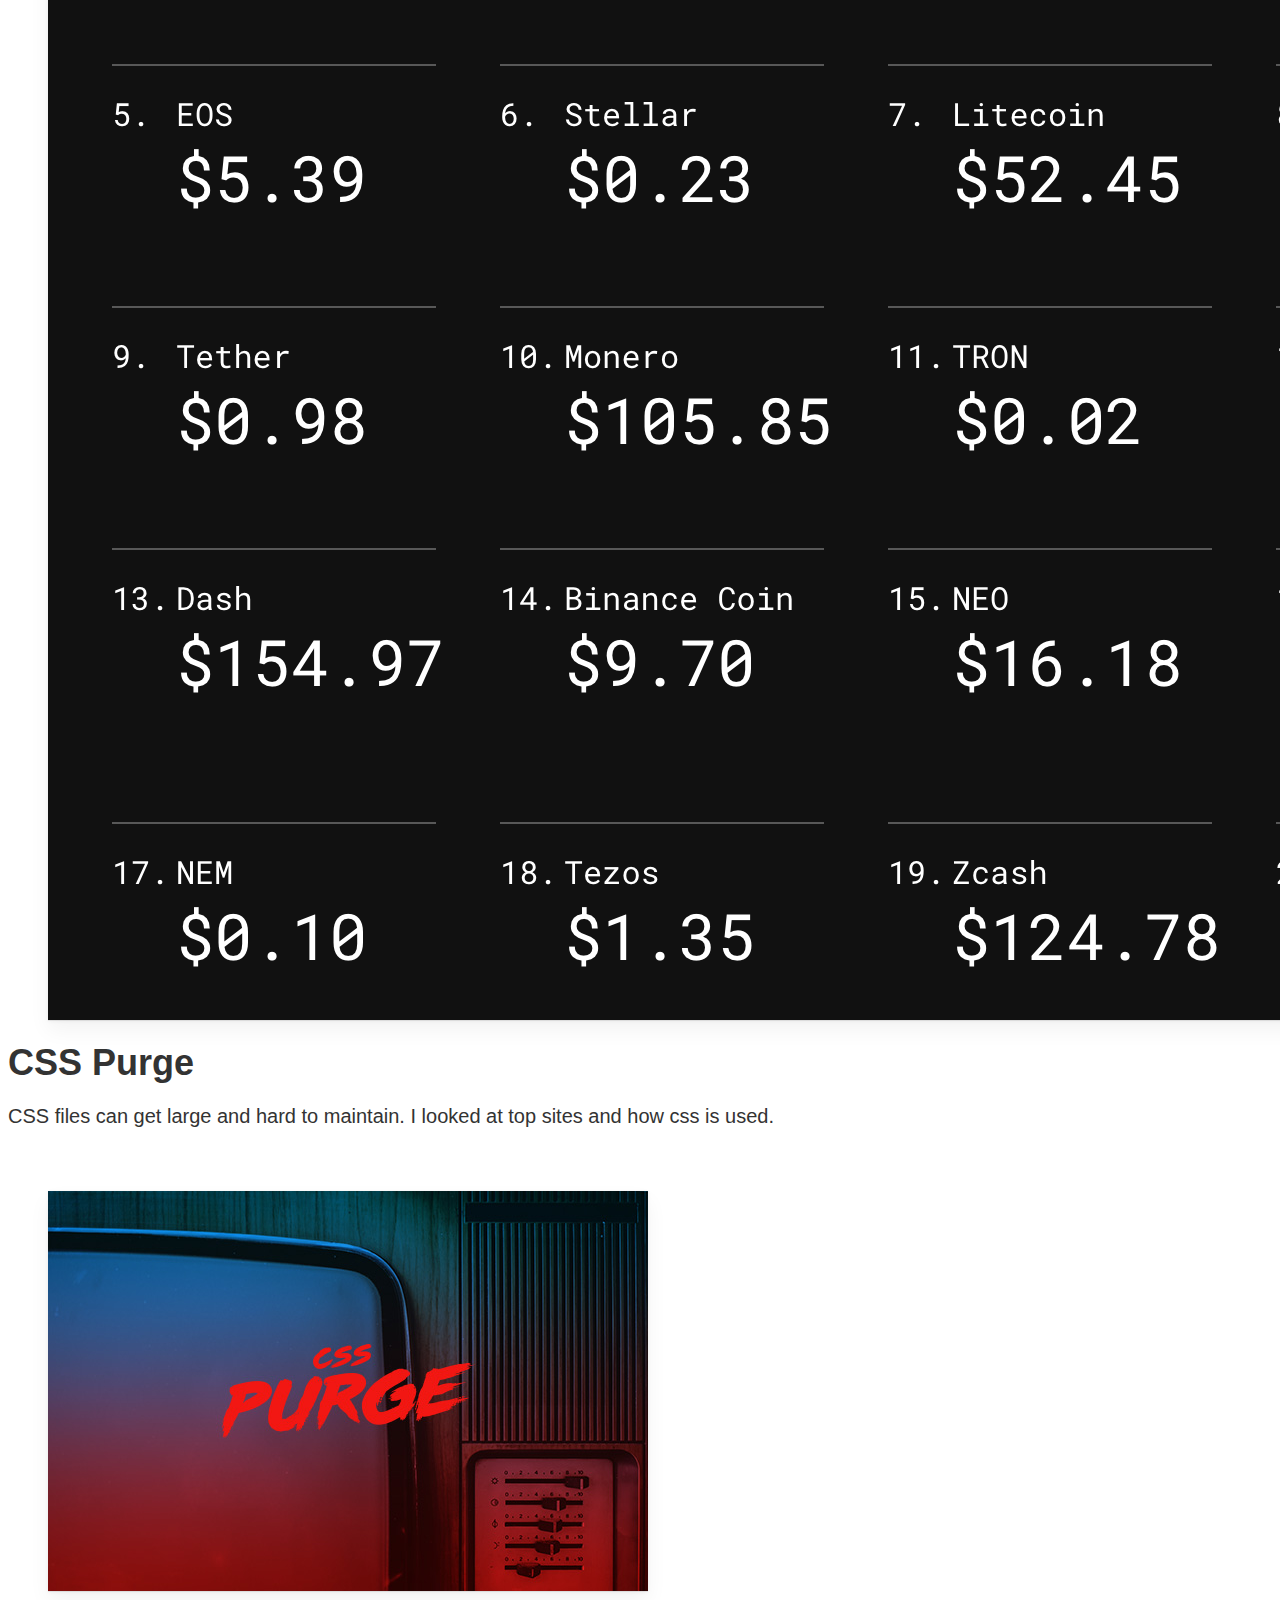
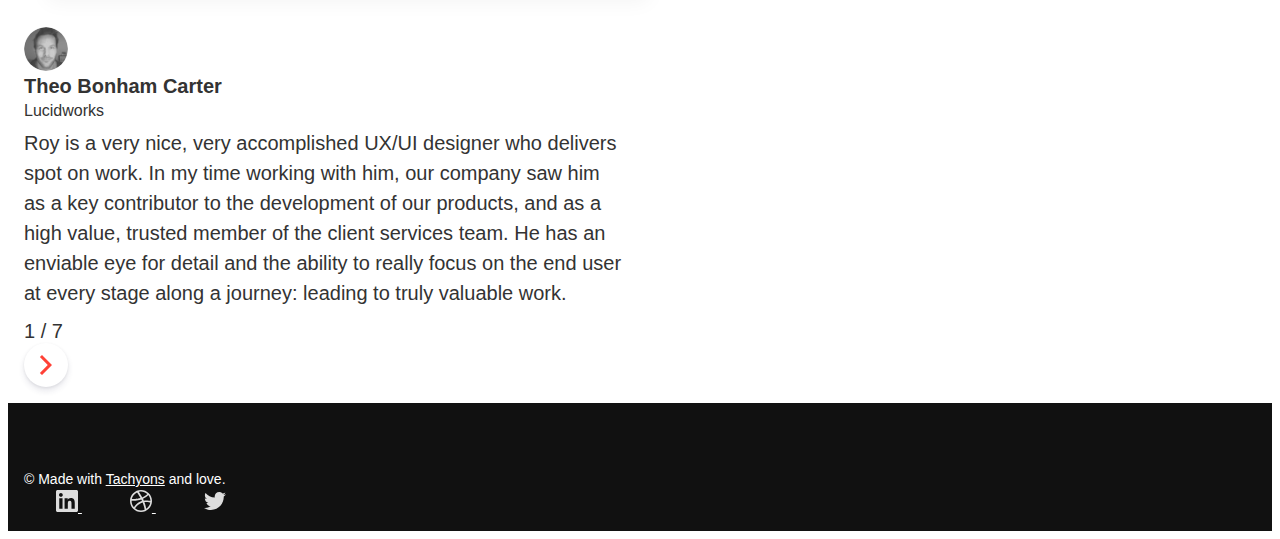
==== commit 1fe914ec: "update" ====
--- a/index.html
+++ b/index.html
@@ -3,24 +3,27 @@
   <head>
     <meta charset="utf-8">
     <meta http-equiv="X-UA-Compatible" content="IE=Edge">
+    <link rel="apple-touch-icon" href="icon.png">
     <title>
-
+      Roy Quilor | Designer, HTML, CSS, Javascript
     </title>
     <meta name="author" content="">
     <meta name="description" content="">
     <meta name="viewport" content="width=device-width, initial-scale=1">
-    <link rel="stylesheet" href="/css/main.css">
+    <link rel="apple-touch-icon" href="icon.png">
+    <link rel="stylesheet" href="/css/main-v1.css">
   </head>
   <body class="home">
-    <header class="flex items-center justify-between">
+    <header class="w-100">
+      <div class="mw9 center flex items-center justify-between">
       <a href="index.html">
         <svg class="logo" width="32" height="32" viewBox="0 0 32 32" xmlns="http://www.w3.org/2000/svg">
           <title>q</title>
           <desc>Created with Sketch.</desc>
           <defs>
             <linearGradient x1="50%" y1="0%" x2="50%" y2="100%" id="logo">
-              <stop stop-color="var(--color-red)" offset="0%"/>
-              <stop stop-color="var(--color-orange)" offset="100%"/>
+              <stop stop-color="var(--color-accent)" offset="0%"/>
+              <stop stop-color="var(--color-accent-2)" offset="100%"/>
             </linearGradient>
           </defs>
         <path d="M15.94 27.474h15.84v4.526h-15.84c-8.734 0-15.84-7.106-15.84-15.84s7.106-15.84 15.84-15.84 15.84 7.106 15.84 15.84c0 .768-.055 1.524-.161 2.263h-4.592c.149-.731.227-1.488.227-2.263 0-6.239-5.075-11.314-11.314-11.314s-11.314 5.075-11.314 11.314 5.075 11.314 11.314 11.314zm0-6.789h15.84v4.526h-15.84c-4.991 0-9.051-4.06-9.051-9.051 0-4.991 4.06-9.051 9.051-9.051 4.991 0 9.051 4.06 9.051 9.051 0 .781-.099 1.539-.286 2.262h-4.847c.386-.666.608-1.439.608-2.263 0-2.495-2.03-4.525-4.525-4.525-2.496 0-4.526 2.03-4.526 4.525 0 2.496 2.03 4.526 4.526 4.526zm-2.263-4.526c0-1.25 1.013-2.262 2.263-2.262s2.262 1.013 2.262 2.262c0 1.25-1.013 2.263-2.262 2.263-1.25 0-2.263-1.013-2.263-2.263z" fill=""/></svg>
@@ -31,21 +34,20 @@
         <a class="" href="https://github.com/royquilor">Github</a>
         <a class="cta cta-s cta-line" href="mailto:roy@quilor.com">Contact</a>
       </nav>
+      </div>
     </header>
     <main class="transition-fade">
       <section class="hero pa3 ph0-l pv6-l mw8 center ">
-        <div class="flex flex-column pv4">
-          <h1>Roy Quilor</h1>
-          <p class="f4">Designer, html, css, javascript, learner, maker and Pokemon GO player</p>
-        </div>
+        <h1>Roy Quilor</h1>
+        <p class="fs4 measure">Designer who loves to code and prototype with HTML, CSS and Javascript. Learner, maker and Pokemon GO player.</p>
       </section>
       <section class="pa3 pa0-l">
         <article class="flex flex-column flex-row-l mw9 center items-center justify-center mb6 mb7-l">
           <div class="mb4 pr5-l">
-            <h2 class="">
-              <a href="">Hundo IV</a>
+            <h2>
+              Hundo IV
             </h2>
-            <p class="f4-l">Use search strings to filter the best Pokemon. Copy and paste webapp to save time.</p>
+            <p class="fs4">Use search strings to filter the best Pokemon. Copy and paste webapp to save time.</p>
             <a class="cta cta-s" href="project.html">See project</a>
           </div>
           <figure class="ma0 pa0 mb4 mb0-l">
@@ -56,10 +58,24 @@
         </article>
         <article class="flex flex-column flex-row-l mw8 center items-center justify-center mb6 mb7-l">
           <div class="mb4 pl5-l">
-            <h2 class="">
-              <a href="">CSS Purge</a>
+            <h2>
+              Cryptomonos
             </h2>
-            <p class="f4-l">CSS files can get large and hard to maintain. I looked at top sites and how css is used.</p>
+            <p class="fs4">Minimal top 25 Crypto currencies. Inspired by Google fonts and monospaced typeface.</p>
+            <a class="cta cta-s" href="cryptomonos.html">See project</a>
+          </div>
+          <figure class="ma0 pa0 mb4 mb0-l">
+            <a href="cryptomonos.html">
+              <img class="" src="images/crypto/ipad/IMG_0715.PNG" />
+            </a>
+          </figure>
+        </article>
+        <article class="flex flex-column flex-row-l mw8 center items-center justify-center mb6 mb7-l">
+          <div class="mb4 pl5-l">
+            <h2>
+              CSS Purge
+            </h2>
+            <p class="fs4">CSS files can get large and hard to maintain. I looked at top sites and how css is used.</p>
             <a class="cta cta-s" href="csspurge.html">See project</a>
           </div>
           <figure class="ma0 pa0 mb4 mb0-l">
@@ -75,15 +91,15 @@
             <div class="flex flex-row items-center mb4">
               <img class="" src="images/testimonials/theo.jpg" />
               <div class="ml3 ">
-                <cite class="f5 b">Theo Bonham Carter</cite>
-                <span class="db f6 xgray">Lucidworks</span>
+                <cite><strong>Theo Bonham Carter</strong></cite>
+                <span class="db fs5">Lucidworks</span>
               </div>
             </div>
             <blockquote class="animated mb4">
-              <p>Roy is a very nice, very accomplished UX/UI designer who delivers spot on work. In my time working with him, our company saw him as a key contributor to the development of our products, and as a high value, trusted member of the client services team. He has an enviable eye for detail and the ability to really focus on the end user at every stage along a journey: leading to truly valuable work.</p>
+              <p class="fs4">Roy is a very nice, very accomplished UX/UI designer who delivers spot on work. In my time working with him, our company saw him as a key contributor to the development of our products, and as a high value, trusted member of the client services team. He has an enviable eye for detail and the ability to really focus on the end user at every stage along a journey: leading to truly valuable work.</p>
             </blockquote>
             <div class="flex flew-row justify-between items-center">
-              <div class="number f5 b xcode">
+              <div class="number fs4 b xcode">
                 <span>1</span> / 7
               </div>
               <div class="next btn-circle">
@@ -96,31 +112,32 @@
       </section>
     </main>
     <div class="more tc pv5 pv6-l">
-      <a href="" class="cta cta-l mh3">More Work</a>
-      <a href="design-system.html" class="cta cta-line cta-l mh3">Design System</a>
+      <a href="work.html" class="cta cta-l ma3">More Work</a>
+      <a href="design-system.html" class="cta cta-line cta-l ma3">Design System</a>
     </div>
-    <footer class="flex flex-column flex-row-l items-center justify-between ph4-l">
+    <footer class="pa3 ph4-l">
+      <div class="mw9 center flex flex-column flex-row-l items-center justify-between ">
       <p class="mb5 mb0-l">&copy; Made with <a href="http://tachyons.io/">Tachyons</a> and love.</p>
       <div class="social">
-        <a href="#" class="instagram">
-          <svg aria-labelledby="simpleicons-instagram-icon" role="img" viewBox="0 0 24 24" xmlns="http://www.w3.org/2000/svg"><title id="simpleicons-instagram-icon">Instagram icon</title><path d="M12 0C8.74 0 8.333.015 7.053.072 5.775.132 4.905.333 4.14.63c-.789.306-1.459.717-2.126 1.384S.935 3.35.63 4.14C.333 4.905.131 5.775.072 7.053.012 8.333 0 8.74 0 12s.015 3.667.072 4.947c.06 1.277.261 2.148.558 2.913.306.788.717 1.459 1.384 2.126.667.666 1.336 1.079 2.126 1.384.766.296 1.636.499 2.913.558C8.333 23.988 8.74 24 12 24s3.667-.015 4.947-.072c1.277-.06 2.148-.262 2.913-.558.788-.306 1.459-.718 2.126-1.384.666-.667 1.079-1.335 1.384-2.126.296-.765.499-1.636.558-2.913.06-1.28.072-1.687.072-4.947s-.015-3.667-.072-4.947c-.06-1.277-.262-2.149-.558-2.913-.306-.789-.718-1.459-1.384-2.126C21.319 1.347 20.651.935 19.86.63c-.765-.297-1.636-.499-2.913-.558C15.667.012 15.26 0 12 0zm0 2.16c3.203 0 3.585.016 4.85.071 1.17.055 1.805.249 2.227.415.562.217.96.477 1.382.896.419.42.679.819.896 1.381.164.422.36 1.057.413 2.227.057 1.266.07 1.646.07 4.85s-.015 3.585-.074 4.85c-.061 1.17-.256 1.805-.421 2.227-.224.562-.479.96-.899 1.382-.419.419-.824.679-1.38.896-.42.164-1.065.36-2.235.413-1.274.057-1.649.07-4.859.07-3.211 0-3.586-.015-4.859-.074-1.171-.061-1.816-.256-2.236-.421-.569-.224-.96-.479-1.379-.899-.421-.419-.69-.824-.9-1.38-.165-.42-.359-1.065-.42-2.235-.045-1.26-.061-1.649-.061-4.844 0-3.196.016-3.586.061-4.861.061-1.17.255-1.814.42-2.234.21-.57.479-.96.9-1.381.419-.419.81-.689 1.379-.898.42-.166 1.051-.361 2.221-.421 1.275-.045 1.65-.06 4.859-.06l.045.03zm0 3.678c-3.405 0-6.162 2.76-6.162 6.162 0 3.405 2.76 6.162 6.162 6.162 3.405 0 6.162-2.76 6.162-6.162 0-3.405-2.76-6.162-6.162-6.162zM12 16c-2.21 0-4-1.79-4-4s1.79-4 4-4 4 1.79 4 4-1.79 4-4 4zm7.846-10.405c0 .795-.646 1.44-1.44 1.44-.795 0-1.44-.646-1.44-1.44 0-.794.646-1.439 1.44-1.439.793-.001 1.44.645 1.44 1.439z"/></svg>
-        </a>
-        <a href="#" class="linkedin">
+        <a href="https://www.linkedin.com/in/roy-quilor-0b78559/" class="linkedin">
           <svg aria-labelledby="simpleicons-linkedin-icon" role="img" viewBox="0 0 24 24" xmlns="http://www.w3.org/2000/svg"><title id="simpleicons-linkedin-icon">LinkedIn icon</title><path d="M20.447 20.452h-3.554v-5.569c0-1.328-.027-3.037-1.852-3.037-1.853 0-2.136 1.445-2.136 2.939v5.667H9.351V9h3.414v1.561h.046c.477-.9 1.637-1.85 3.37-1.85 3.601 0 4.267 2.37 4.267 5.455v6.286zM5.337 7.433c-1.144 0-2.063-.926-2.063-2.065 0-1.138.92-2.063 2.063-2.063 1.14 0 2.064.925 2.064 2.063 0 1.139-.925 2.065-2.064 2.065zm1.782 13.019H3.555V9h3.564v11.452zM22.225 0H1.771C.792 0 0 .774 0 1.729v20.542C0 23.227.792 24 1.771 24h20.451C23.2 24 24 23.227 24 22.271V1.729C24 .774 23.2 0 22.222 0h.003z"/></svg>
         </a>
-        <a href="#" class="dribbble">
+        <a href="https://dribbble.com/royquilor" class="dribbble">
           <svg aria-labelledby="simpleicons-dribbble-icon" role="img" viewBox="0 0 24 24" xmlns="http://www.w3.org/2000/svg"><title id="simpleicons-dribbble-icon">Dribbble icon</title><path d="M12 24C5.385 24 0 18.615 0 12S5.385 0 12 0s12 5.385 12 12-5.385 12-12 12zm10.12-10.358c-.35-.11-3.17-.953-6.384-.438 1.34 3.684 1.887 6.684 1.992 7.308 2.3-1.555 3.936-4.02 4.395-6.87zm-6.115 7.808c-.153-.9-.75-4.032-2.19-7.77l-.066.02c-5.79 2.015-7.86 6.025-8.04 6.4 1.73 1.358 3.92 2.166 6.29 2.166 1.42 0 2.77-.29 4-.814zm-11.62-2.58c.232-.4 3.045-5.055 8.332-6.765.135-.045.27-.084.405-.12-.26-.585-.54-1.167-.832-1.74C7.17 11.775 2.206 11.71 1.756 11.7l-.004.312c0 2.633.998 5.037 2.634 6.855zm-2.42-8.955c.46.008 4.683.026 9.477-1.248-1.698-3.018-3.53-5.558-3.8-5.928-2.868 1.35-5.01 3.99-5.676 7.17zM9.6 2.052c.282.38 2.145 2.914 3.822 6 3.645-1.365 5.19-3.44 5.373-3.702-1.81-1.61-4.19-2.586-6.795-2.586-.825 0-1.63.1-2.4.285zm10.335 3.483c-.218.29-1.935 2.493-5.724 4.04.24.49.47.985.68 1.486.08.18.15.36.22.53 3.41-.43 6.8.26 7.14.33-.02-2.42-.88-4.64-2.31-6.38z"/></svg>
         </a>
-        <a href="#" class="github">
-          <svg aria-labelledby="simpleicons-github-icon" role="img" viewBox="0 0 24 24" xmlns="http://www.w3.org/2000/svg"><title id="simpleicons-github-icon">GitHub icon</title><path d="M12 .297c-6.63 0-12 5.373-12 12 0 5.303 3.438 9.8 8.205 11.385.6.113.82-.258.82-.577 0-.285-.01-1.04-.015-2.04-3.338.724-4.042-1.61-4.042-1.61C4.422 18.07 3.633 17.7 3.633 17.7c-1.087-.744.084-.729.084-.729 1.205.084 1.838 1.236 1.838 1.236 1.07 1.835 2.809 1.305 3.495.998.108-.776.417-1.305.76-1.605-2.665-.3-5.466-1.332-5.466-5.93 0-1.31.465-2.38 1.235-3.22-.135-.303-.54-1.523.105-3.176 0 0 1.005-.322 3.3 1.23.96-.267 1.98-.399 3-.405 1.02.006 2.04.138 3 .405 2.28-1.552 3.285-1.23 3.285-1.23.645 1.653.24 2.873.12 3.176.765.84 1.23 1.91 1.23 3.22 0 4.61-2.805 5.625-5.475 5.92.42.36.81 1.096.81 2.22 0 1.606-.015 2.896-.015 3.286 0 .315.21.69.825.57C20.565 22.092 24 17.592 24 12.297c0-6.627-5.373-12-12-12"/></svg>
-        </a>
-        <a href="#" class="twitter">
+        <a href="https://twitter.com/RoyQuilor" class="twitter">
           <svg aria-labelledby="simpleicons-twitter-icon" role="img" viewBox="0 0 24 24" xmlns="http://www.w3.org/2000/svg"><title id="simpleicons-twitter-icon">Twitter icon</title><path d="M23.954 4.569c-.885.389-1.83.654-2.825.775 1.014-.611 1.794-1.574 2.163-2.723-.951.555-2.005.959-3.127 1.184-.896-.959-2.173-1.559-3.591-1.559-2.717 0-4.92 2.203-4.92 4.917 0 .39.045.765.127 1.124C7.691 8.094 4.066 6.13 1.64 3.161c-.427.722-.666 1.561-.666 2.475 0 1.71.87 3.213 2.188 4.096-.807-.026-1.566-.248-2.228-.616v.061c0 2.385 1.693 4.374 3.946 4.827-.413.111-.849.171-1.296.171-.314 0-.615-.03-.916-.086.631 1.953 2.445 3.377 4.604 3.417-1.68 1.319-3.809 2.105-6.102 2.105-.39 0-.779-.023-1.17-.067 2.189 1.394 4.768 2.209 7.557 2.209 9.054 0 13.999-7.496 13.999-13.986 0-.209 0-.42-.015-.63.961-.689 1.8-1.56 2.46-2.548l-.047-.02z"/></svg>
         </a>
       </div>
+    </div>
     </footer>
     <script src="js/script.js"></script>
     <script src="js/header.js"></script>
     <script src="js/animation.js"></script>
+    <script>
+         window.ga=function(){ga.q.push(arguments)};ga.q=[];ga.l=+new Date;
+         ga('create','UA-4568199-5','auto');ga('send','pageview')
+    </script>
+    <script src="https://www.google-analytics.com/analytics.js" async defer></script>
   </body>
 </html>
--- a/css/main-v1.css
+++ b/css/main-v1.css
@@ -0,0 +1,50 @@
+@import "tachyons.min.css";
+@import "variables-v1.css";
+@import "typography-v1.css";
+@import "colors.css";
+@import "header.css";
+@import "fonts.css";
+@import "quote.css";
+@import "animations.css";
+@import "links.css";
+@import "articles.css";
+@import "pages.css";
+@import "features.css";
+@import "social.css";
+@import "flows.css";
+@import "footer.css";
+@import "logo.css";
+@import "white-theme.css";
+@import "black-theme.css";
+/*
+@import url('https://fonts.googleapis.com/css?family=Roboto+Mono:400,500');
+@import url('https://fonts.googleapis.com/css?family=Space+Mono:400,700');
+*/
+@import url('https://fonts.googleapis.com/css?family=Indie+Flower');
+
+/*
+@media screen and (min-width: 30em) {}
+@media screen and (min-width: 30em) and (max-width: 60em) {}
+@media screen and (min-width: 60em) {}
+*/
+
+body {
+  font-size: var(--base-font-size);
+  font-family: var(--font-system);
+  color: var(--color-primary);
+}
+
+main {
+  padding-top: 64px;
+}
+
+iframe {
+  max-width: 100%;
+}
+
+
+
+@media screen and (min-width: 60em) {
+
+
+}
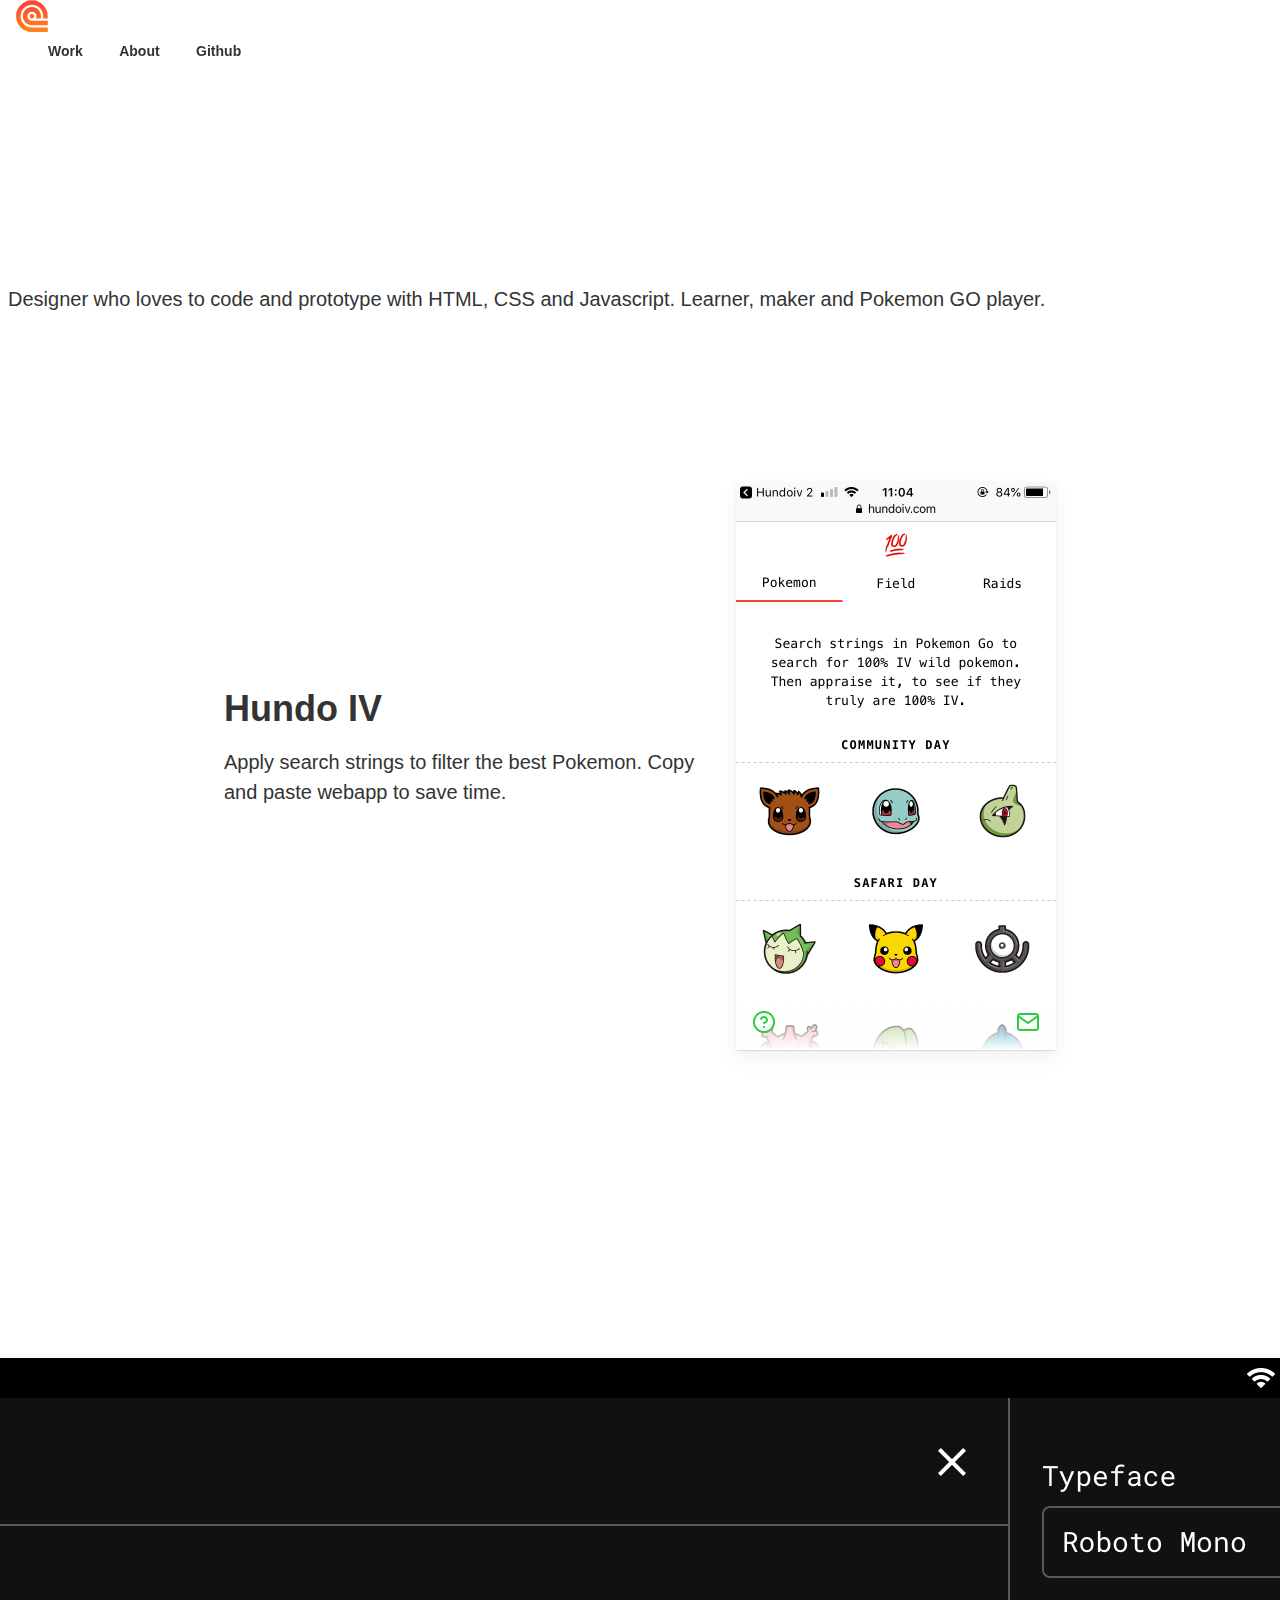
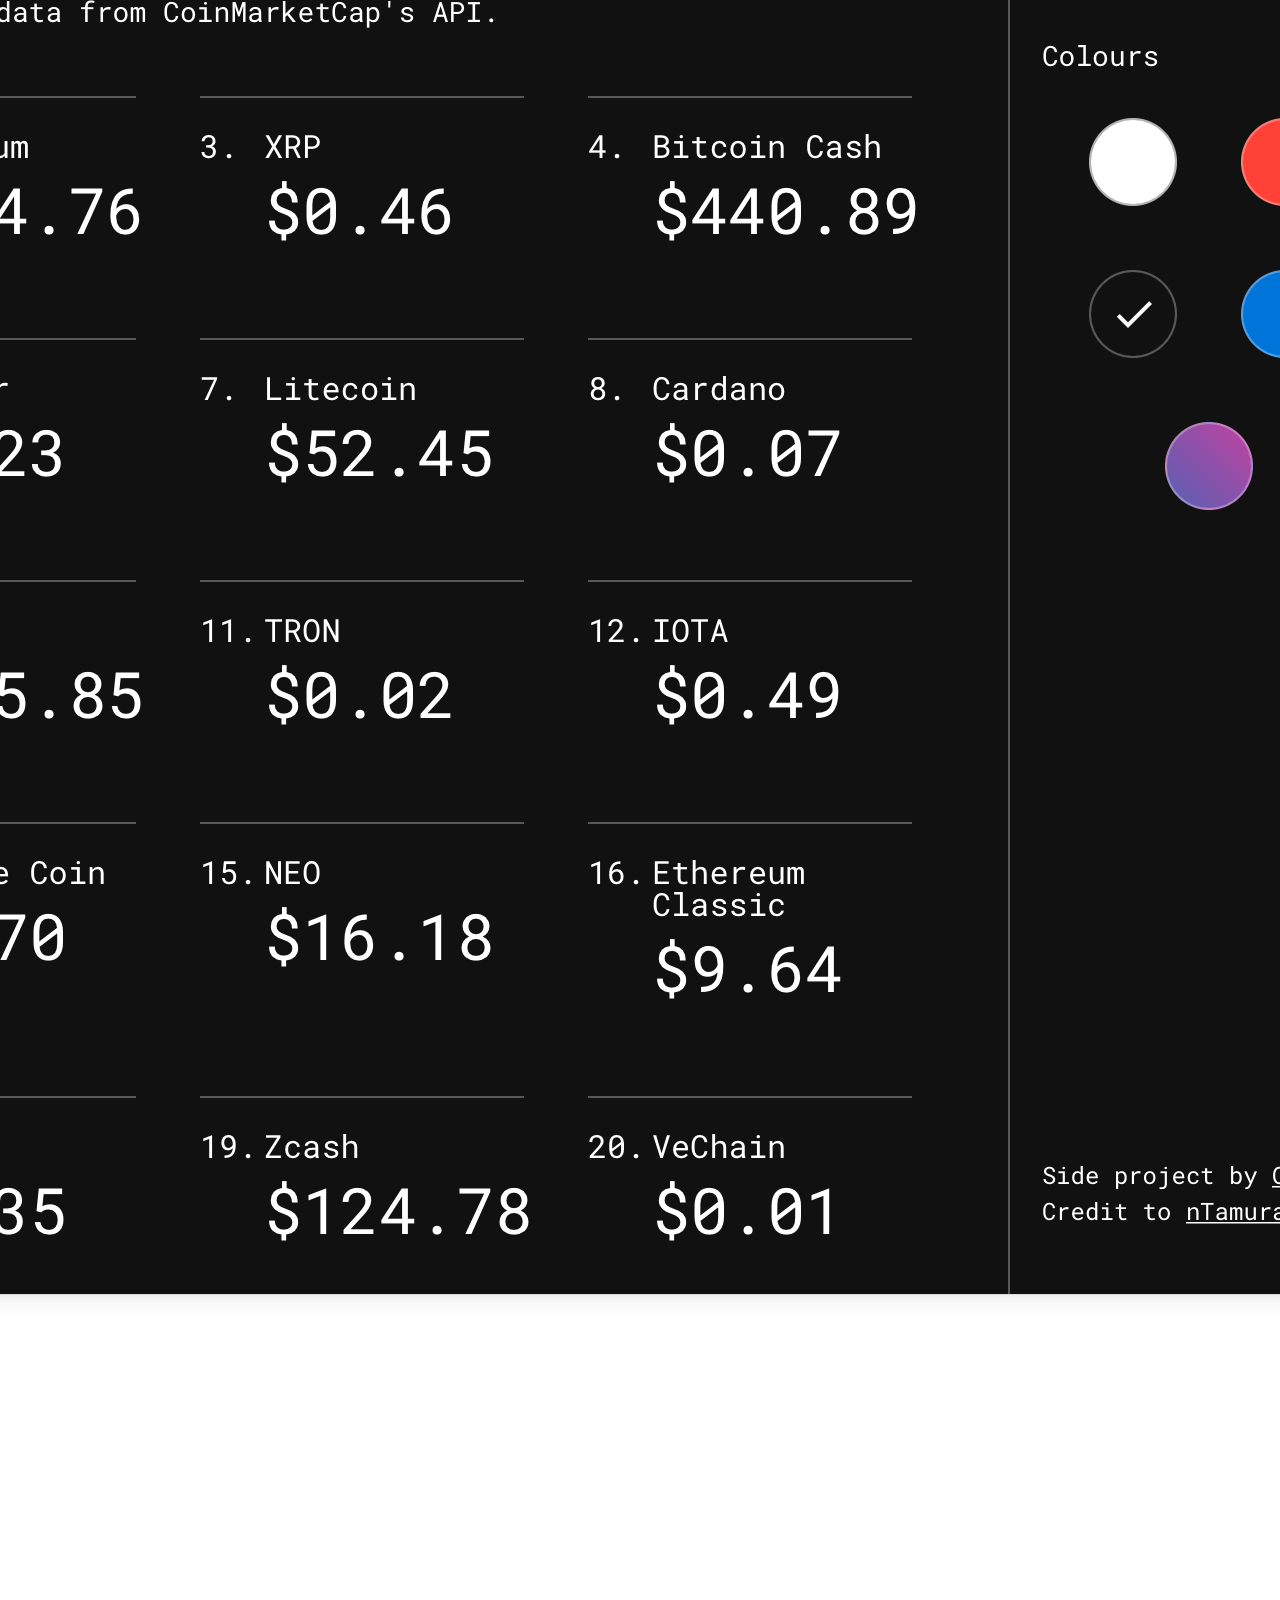
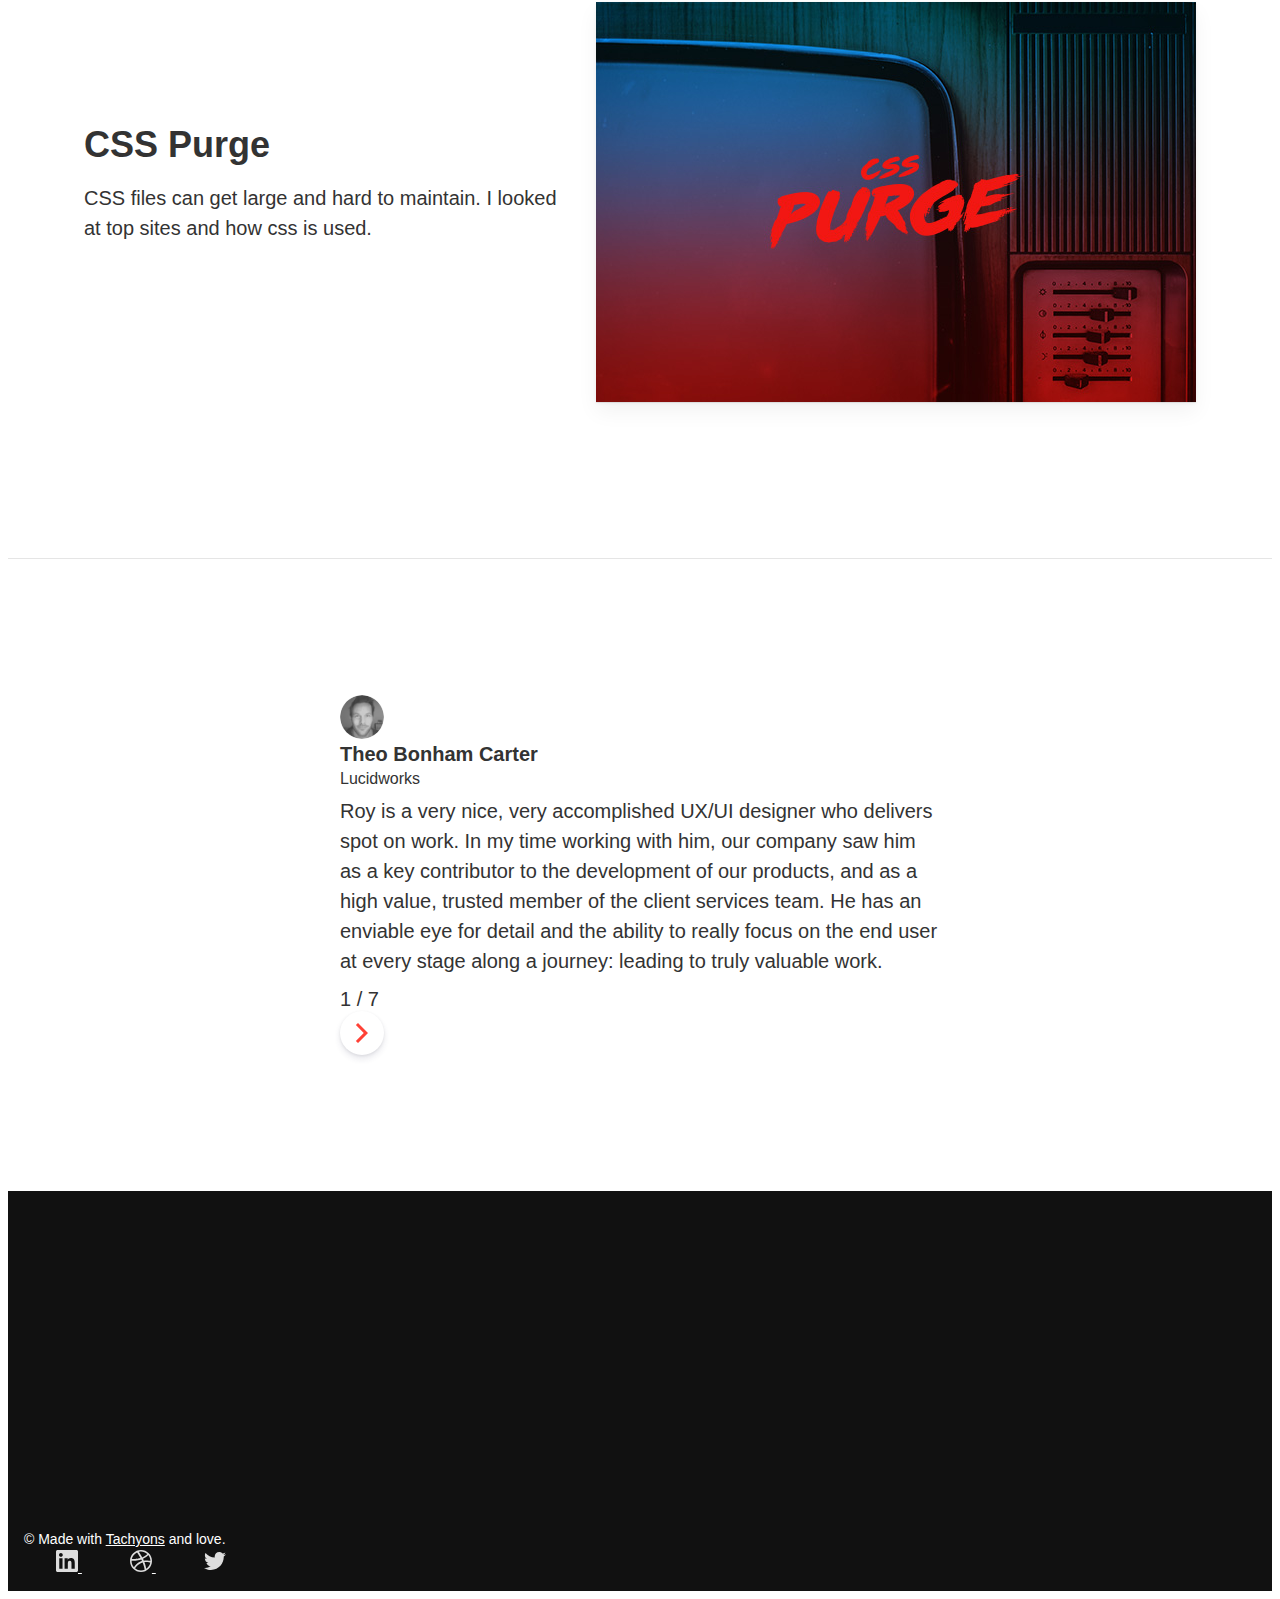
==== commit 9b5f208c: "update" ====
--- a/index.html
+++ b/index.html
@@ -14,7 +14,7 @@
     <link rel="stylesheet" href="/css/main-v1.css">
   </head>
   <body class="home">
-    <header class="w-100">
+    <header>
       <div class="mw9 center flex items-center justify-between">
       <a href="index.html">
         <svg class="logo" width="32" height="32" viewBox="0 0 32 32" xmlns="http://www.w3.org/2000/svg">
@@ -37,56 +37,55 @@
       </div>
     </header>
     <main class="transition-fade">
-      <section class="hero pa3 ph0-l pv6-l mw8 center ">
+      <section class="space-v1 mw8">
         <h1>Roy Quilor</h1>
         <p class="fs4 measure">Designer who loves to code and prototype with HTML, CSS and Javascript. Learner, maker and Pokemon GO player.</p>
       </section>
-      <section class="pa3 pa0-l">
-        <article class="flex flex-column flex-row-l mw9 center items-center justify-center mb6 mb7-l">
-          <div class="mb4 pr5-l">
+      <section>
+        <article class="mw8">
+          <div>
             <h2>
               Hundo IV
             </h2>
-            <p class="fs4">Use search strings to filter the best Pokemon. Copy and paste webapp to save time.</p>
+            <p class="fs4">Apply search strings to filter the best Pokemon. Copy and paste webapp to save time.</p>
             <a class="cta cta-s" href="project.html">See project</a>
           </div>
-          <figure class="ma0 pa0 mb4 mb0-l">
+          <figure>
             <a href="project.html">
               <img class="br3" src="images/hundoiv/pokemon-1.png" width="320" />
             </a>
           </figure>
         </article>
-        <article class="flex flex-column flex-row-l mw8 center items-center justify-center mb6 mb7-l">
-          <div class="mb4 pl5-l">
+        <article class="mw8">
+          <div>
             <h2>
               Cryptomonos
             </h2>
             <p class="fs4">Minimal top 25 Crypto currencies. Inspired by Google fonts and monospaced typeface.</p>
             <a class="cta cta-s" href="cryptomonos.html">See project</a>
           </div>
-          <figure class="ma0 pa0 mb4 mb0-l">
+          <figure>
             <a href="cryptomonos.html">
               <img class="" src="images/crypto/ipad/IMG_0715.PNG" />
             </a>
           </figure>
         </article>
-        <article class="flex flex-column flex-row-l mw8 center items-center justify-center mb6 mb7-l">
-          <div class="mb4 pl5-l">
+        <article class="mw8">
+          <div>
             <h2>
               CSS Purge
             </h2>
             <p class="fs4">CSS files can get large and hard to maintain. I looked at top sites and how css is used.</p>
             <a class="cta cta-s" href="csspurge.html">See project</a>
           </div>
-          <figure class="ma0 pa0 mb4 mb0-l">
+          <figure>
             <a href="csspurge.html">
               <img class="br3" src="images/concept-3.jpg" />
             </a>
           </figure>
         </article>
       </section>
-      <section class="quote bt b--black-10">
-        <div class="flex flex-column items-center pv5 pv6-l">
+      <section class="quote">
           <div class="quote-wrap ">
             <div class="flex flex-row items-center mb4">
               <img class="" src="images/testimonials/theo.jpg" />
@@ -99,7 +98,7 @@
               <p class="fs4">Roy is a very nice, very accomplished UX/UI designer who delivers spot on work. In my time working with him, our company saw him as a key contributor to the development of our products, and as a high value, trusted member of the client services team. He has an enviable eye for detail and the ability to really focus on the end user at every stage along a journey: leading to truly valuable work.</p>
             </blockquote>
             <div class="flex flew-row justify-between items-center">
-              <div class="number fs4 b xcode">
+              <div class="number fs4 b">
                 <span>1</span> / 7
               </div>
               <div class="next btn-circle">
@@ -108,14 +107,13 @@
             </div>
             </div>
           </div>
-        </div>
       </section>
     </main>
-    <div class="more tc pv5 pv6-l">
+    <div class="space-v2 bg-black tc">
       <a href="work.html" class="cta cta-l ma3">More Work</a>
       <a href="design-system.html" class="cta cta-line cta-l ma3">Design System</a>
     </div>
-    <footer class="pa3 ph4-l">
+    <footer>
       <div class="mw9 center flex flex-column flex-row-l items-center justify-between ">
       <p class="mb5 mb0-l">&copy; Made with <a href="http://tachyons.io/">Tachyons</a> and love.</p>
       <div class="social">
@@ -131,7 +129,7 @@
       </div>
     </div>
     </footer>
-    <script src="js/script.js"></script>
+    <script src="js/script.js?version=1"></script>
     <script src="js/header.js"></script>
     <script src="js/animation.js"></script>
     <script>
--- a/css/main-v1.css
+++ b/css/main-v1.css
@@ -2,6 +2,7 @@
 @import "variables-v1.css";
 @import "typography-v1.css";
 @import "colors.css";
+@import "layout.css";
 @import "header.css";
 @import "fonts.css";
 @import "quote.css";
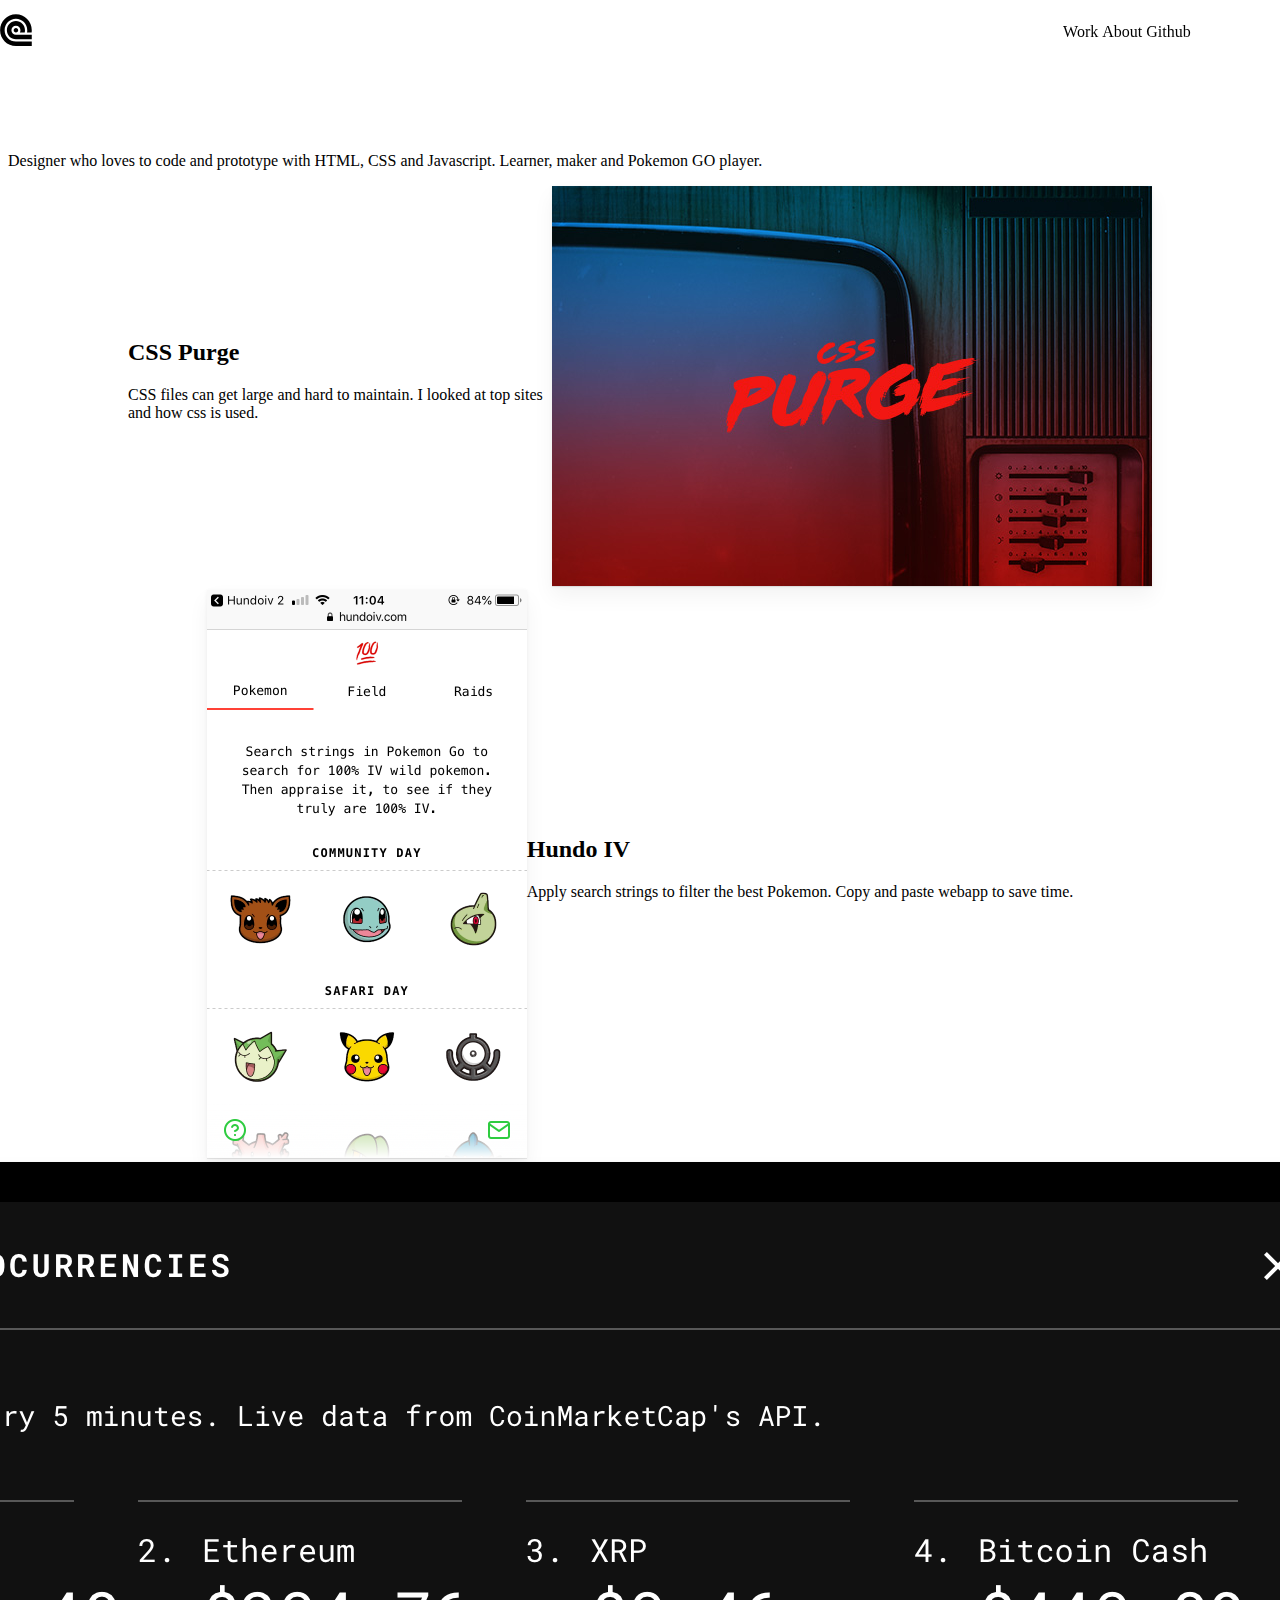
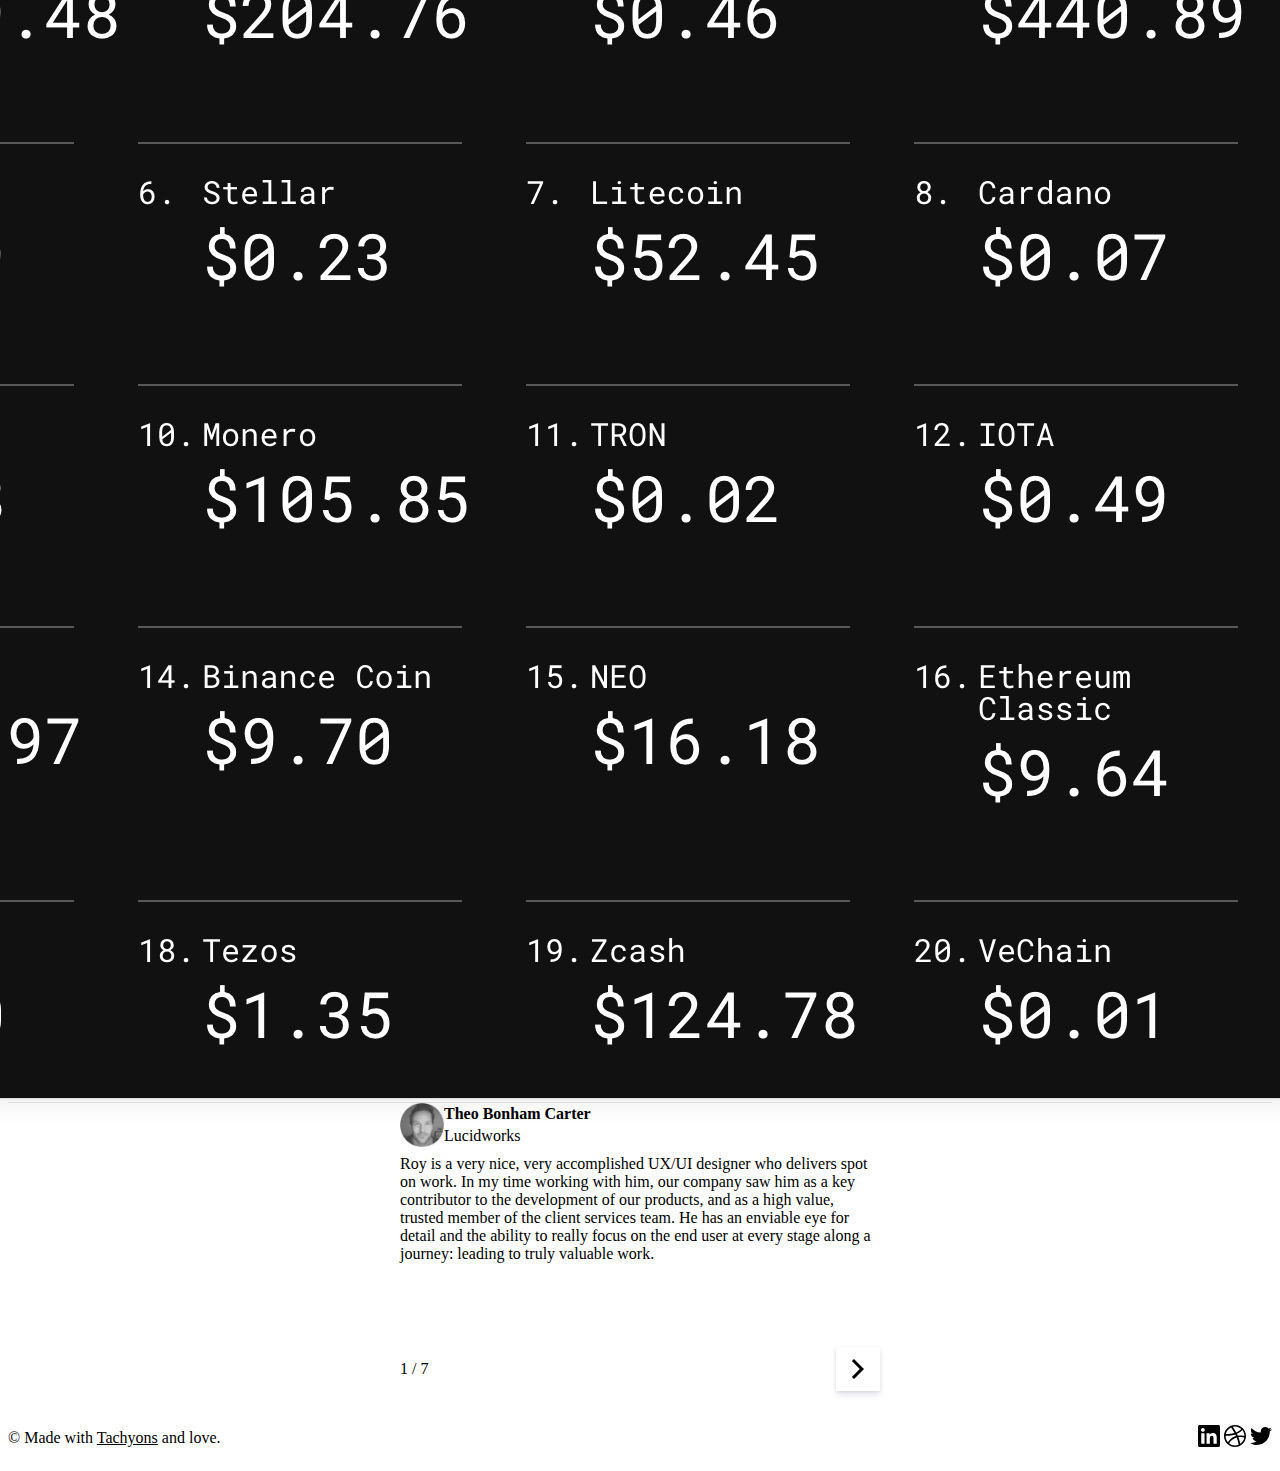
==== commit fc0ea802: "update" ====
--- a/index.html
+++ b/index.html
@@ -11,29 +11,29 @@
     <meta name="description" content="">
     <meta name="viewport" content="width=device-width, initial-scale=1">
     <link rel="apple-touch-icon" href="icon.png">
-    <link rel="stylesheet" href="/css/main-v1.css">
+    <link rel="stylesheet" href="/css/main.css?version=1">
   </head>
   <body class="home">
     <header>
-      <div class="mw9 center flex items-center justify-between">
-      <a href="index.html">
-        <svg class="logo" width="32" height="32" viewBox="0 0 32 32" xmlns="http://www.w3.org/2000/svg">
-          <title>q</title>
-          <desc>Created with Sketch.</desc>
-          <defs>
-            <linearGradient x1="50%" y1="0%" x2="50%" y2="100%" id="logo">
-              <stop stop-color="var(--color-accent)" offset="0%"/>
-              <stop stop-color="var(--color-accent-2)" offset="100%"/>
-            </linearGradient>
-          </defs>
-        <path d="M15.94 27.474h15.84v4.526h-15.84c-8.734 0-15.84-7.106-15.84-15.84s7.106-15.84 15.84-15.84 15.84 7.106 15.84 15.84c0 .768-.055 1.524-.161 2.263h-4.592c.149-.731.227-1.488.227-2.263 0-6.239-5.075-11.314-11.314-11.314s-11.314 5.075-11.314 11.314 5.075 11.314 11.314 11.314zm0-6.789h15.84v4.526h-15.84c-4.991 0-9.051-4.06-9.051-9.051 0-4.991 4.06-9.051 9.051-9.051 4.991 0 9.051 4.06 9.051 9.051 0 .781-.099 1.539-.286 2.262h-4.847c.386-.666.608-1.439.608-2.263 0-2.495-2.03-4.525-4.525-4.525-2.496 0-4.526 2.03-4.526 4.525 0 2.496 2.03 4.526 4.526 4.526zm-2.263-4.526c0-1.25 1.013-2.262 2.263-2.262s2.262 1.013 2.262 2.262c0 1.25-1.013 2.263-2.262 2.263-1.25 0-2.263-1.013-2.263-2.263z" fill=""/></svg>
-      </a>
-      <nav>
-        <a class="" href="work.html">Work</a>
-        <a class="" href="about.html">About</a>
-        <a class="" href="https://github.com/royquilor">Github</a>
-        <a class="cta cta-s cta-line" href="mailto:roy@quilor.com">Contact</a>
-      </nav>
+      <div class="header-wrap">
+        <a href="index.html">
+          <svg class="logo" width="32" height="32" viewBox="0 0 32 32" xmlns="http://www.w3.org/2000/svg">
+            <title>q</title>
+            <desc>Created with Sketch.</desc>
+            <defs>
+              <linearGradient x1="50%" y1="0%" x2="50%" y2="100%" id="logo">
+                <stop stop-color="var(--color-accent)" offset="0%"/>
+                <stop stop-color="var(--color-accent-2)" offset="100%"/>
+              </linearGradient>
+            </defs>
+          <path d="M15.94 27.474h15.84v4.526h-15.84c-8.734 0-15.84-7.106-15.84-15.84s7.106-15.84 15.84-15.84 15.84 7.106 15.84 15.84c0 .768-.055 1.524-.161 2.263h-4.592c.149-.731.227-1.488.227-2.263 0-6.239-5.075-11.314-11.314-11.314s-11.314 5.075-11.314 11.314 5.075 11.314 11.314 11.314zm0-6.789h15.84v4.526h-15.84c-4.991 0-9.051-4.06-9.051-9.051 0-4.991 4.06-9.051 9.051-9.051 4.991 0 9.051 4.06 9.051 9.051 0 .781-.099 1.539-.286 2.262h-4.847c.386-.666.608-1.439.608-2.263 0-2.495-2.03-4.525-4.525-4.525-2.496 0-4.526 2.03-4.526 4.525 0 2.496 2.03 4.526 4.526 4.526zm-2.263-4.526c0-1.25 1.013-2.262 2.263-2.262s2.262 1.013 2.262 2.262c0 1.25-1.013 2.263-2.262 2.263-1.25 0-2.263-1.013-2.263-2.263z" fill=""/></svg>
+        </a>
+        <nav>
+          <a class="" href="work.html">Work</a>
+          <a class="" href="about.html">About</a>
+          <a class="" href="https://github.com/royquilor">Github</a>
+          <a class="cta cta-s cta-line" href="mailto:roy@quilor.com">Contact</a>
+        </nav>
       </div>
     </header>
     <main class="transition-fade">
@@ -42,8 +42,22 @@
         <p class="fs4 measure">Designer who loves to code and prototype with HTML, CSS and Javascript. Learner, maker and Pokemon GO player.</p>
       </section>
       <section>
-        <article class="mw8">
-          <div>
+        <article class="article-wrap row-l">
+          <div class="grid-unit">
+            <h2>
+              CSS Purge
+            </h2>
+            <p class="fs4">CSS files can get large and hard to maintain. I looked at top sites and how css is used.</p>
+            <a class="cta cta-s" href="csspurge.html">See project</a>
+          </div>
+          <figure>
+            <a href="csspurge.html">
+              <img class="br3" src="images/concept-3.jpg" />
+            </a>
+          </figure>
+        </article>
+        <article class="article-wrap row-l">
+          <div class="grid-unit">
             <h2>
               Hundo IV
             </h2>
@@ -56,8 +70,8 @@
             </a>
           </figure>
         </article>
-        <article class="mw8">
-          <div>
+        <article class="article-wrap row-l">
+          <div class="grid-unit">
             <h2>
               Cryptomonos
             </h2>
@@ -70,35 +84,23 @@
             </a>
           </figure>
         </article>
-        <article class="mw8">
-          <div>
-            <h2>
-              CSS Purge
-            </h2>
-            <p class="fs4">CSS files can get large and hard to maintain. I looked at top sites and how css is used.</p>
-            <a class="cta cta-s" href="csspurge.html">See project</a>
-          </div>
-          <figure>
-            <a href="csspurge.html">
-              <img class="br3" src="images/concept-3.jpg" />
-            </a>
-          </figure>
-        </article>
       </section>
       <section class="quote">
-          <div class="quote-wrap ">
-            <div class="flex flex-row items-center mb4">
-              <img class="" src="images/testimonials/theo.jpg" />
+          <div class="quote-wrap">
+            <div class="quote-head">
+              <img src="images/testimonials/theo.jpg" />
               <div class="ml3 ">
                 <cite><strong>Theo Bonham Carter</strong></cite>
                 <span class="db fs5">Lucidworks</span>
               </div>
             </div>
-            <blockquote class="animated mb4">
-              <p class="fs4">Roy is a very nice, very accomplished UX/UI designer who delivers spot on work. In my time working with him, our company saw him as a key contributor to the development of our products, and as a high value, trusted member of the client services team. He has an enviable eye for detail and the ability to really focus on the end user at every stage along a journey: leading to truly valuable work.</p>
+            <blockquote class="animated">
+              <p class="fs4">
+                Roy is a very nice, very accomplished UX/UI designer who delivers spot on work. In my time working with him, our company saw him as a key contributor to the development of our products, and as a high value, trusted member of the client services team. He has an enviable eye for detail and the ability to really focus on the end user at every stage along a journey: leading to truly valuable work.
+              </p>
             </blockquote>
-            <div class="flex flew-row justify-between items-center">
-              <div class="number fs4 b">
+            <div class="quote-nav">
+              <div class="quote-number">
                 <span>1</span> / 7
               </div>
               <div class="next btn-circle">
@@ -113,8 +115,8 @@
       <a href="work.html" class="cta cta-l ma3">More Work</a>
       <a href="design-system.html" class="cta cta-line cta-l ma3">Design System</a>
     </div>
-    <footer>
-      <div class="mw9 center flex flex-column flex-row-l items-center justify-between ">
+    <footer class="space-a1">
+      <div class="footer-wrap">
       <p class="mb5 mb0-l">&copy; Made with <a href="http://tachyons.io/">Tachyons</a> and love.</p>
       <div class="social">
         <a href="https://www.linkedin.com/in/roy-quilor-0b78559/" class="linkedin">
--- a/css/main.css
+++ b/css/main.css
@@ -0,0 +1,44 @@
+@import "tachyons.min.css";
+@import "variables-v1.css";
+@import "typography-v1.css";
+@import "colors.css";
+@import "layout.css";
+@import "header.css";
+@import "fonts.css";
+@import "quote.css";
+@import "animations.css";
+@import "links.css";
+@import "articles.css";
+@import "pages.css";
+@import "features.css";
+@import "social.css";
+@import "flows.css";
+@import "footer.css";
+@import "logo.css";
+@import "white-theme.css";
+@import "black-theme.css";
+/*
+@import url('https://fonts.googleapis.com/css?family=Roboto+Mono:400,500');
+@import url('https://fonts.googleapis.com/css?family=Space+Mono:400,700');
+*/
+@import url('https://fonts.googleapis.com/css?family=Indie+Flower');
+
+/*
+@media screen and (min-width: 30em) {}
+@media screen and (min-width: 30em) and (max-width: 60em) {}
+@media screen and (min-width: 60em) {}
+*/
+
+body {
+  font-size: var(--base-font-size);
+  font-family: var(--font-system);
+  color: var(--color-primary);
+}
+
+main {
+  padding-top: 64px;
+}
+
+iframe {
+  max-width: 100%;
+}
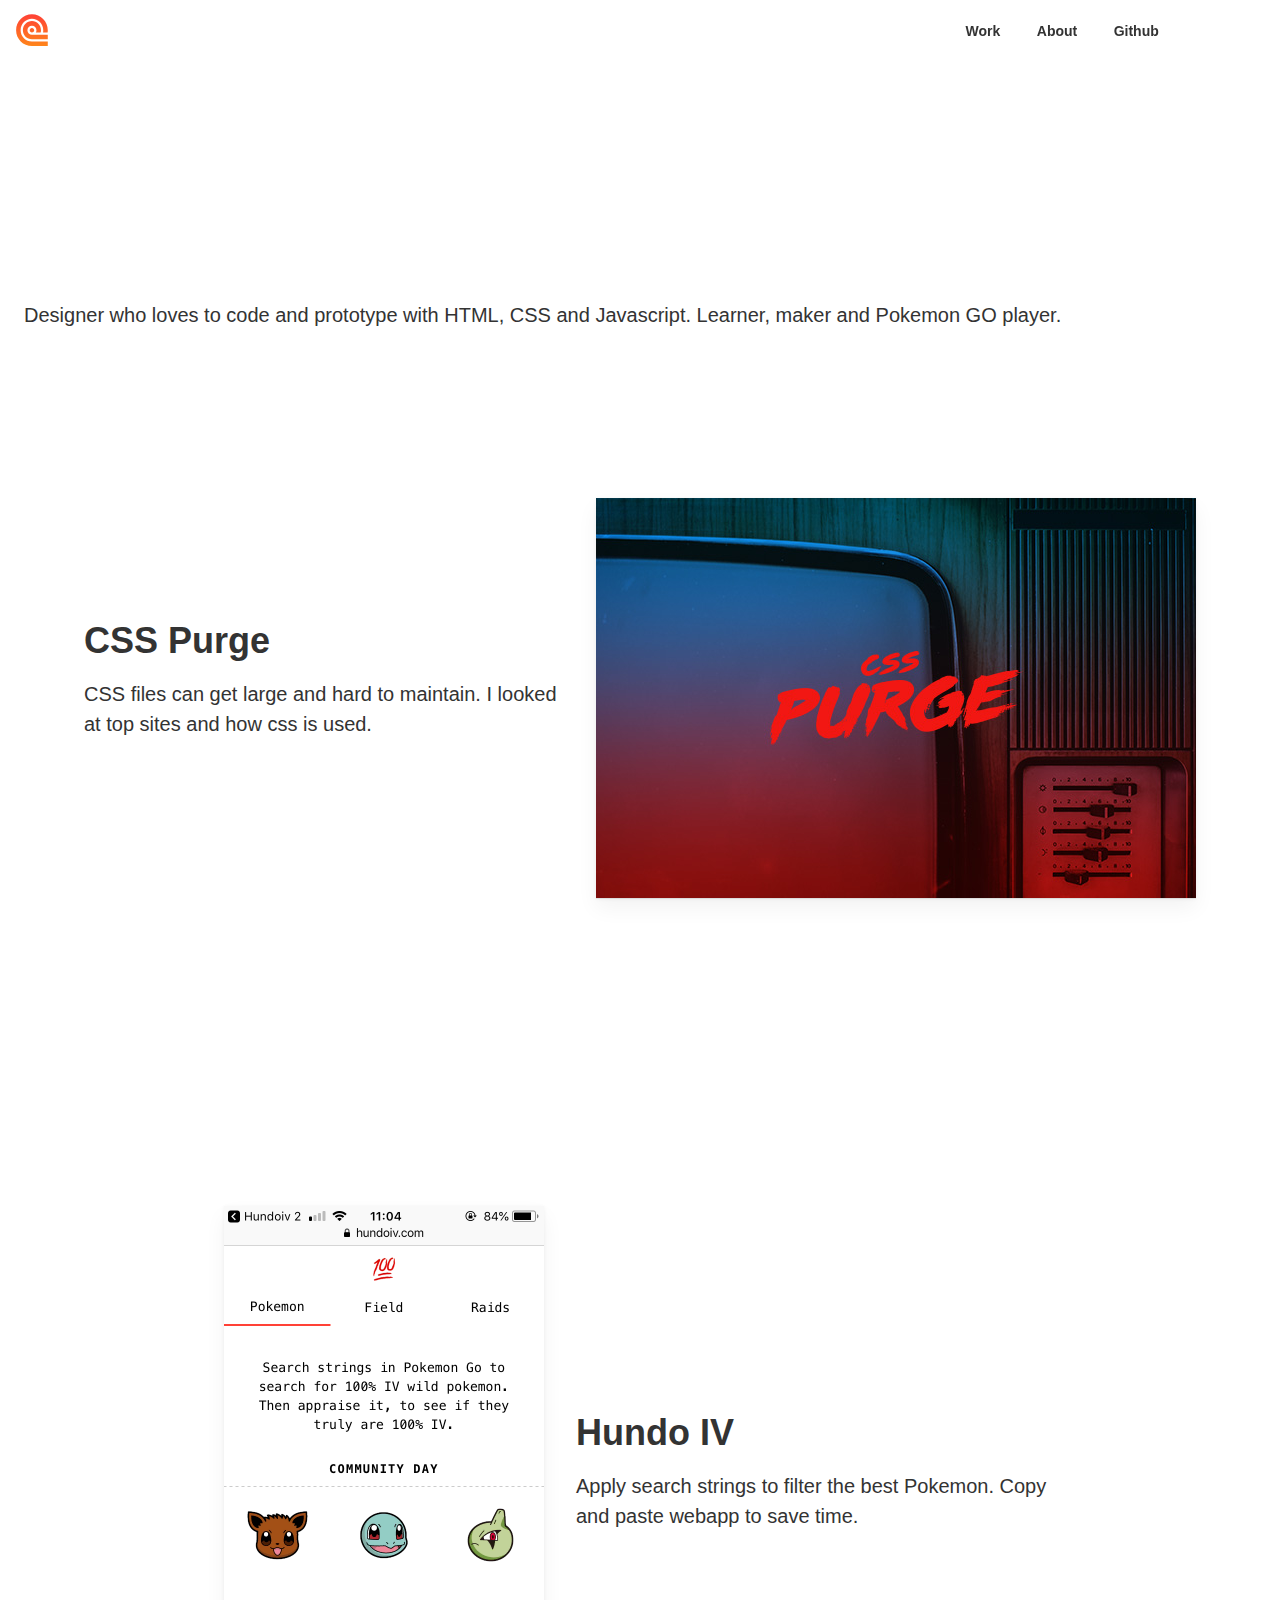
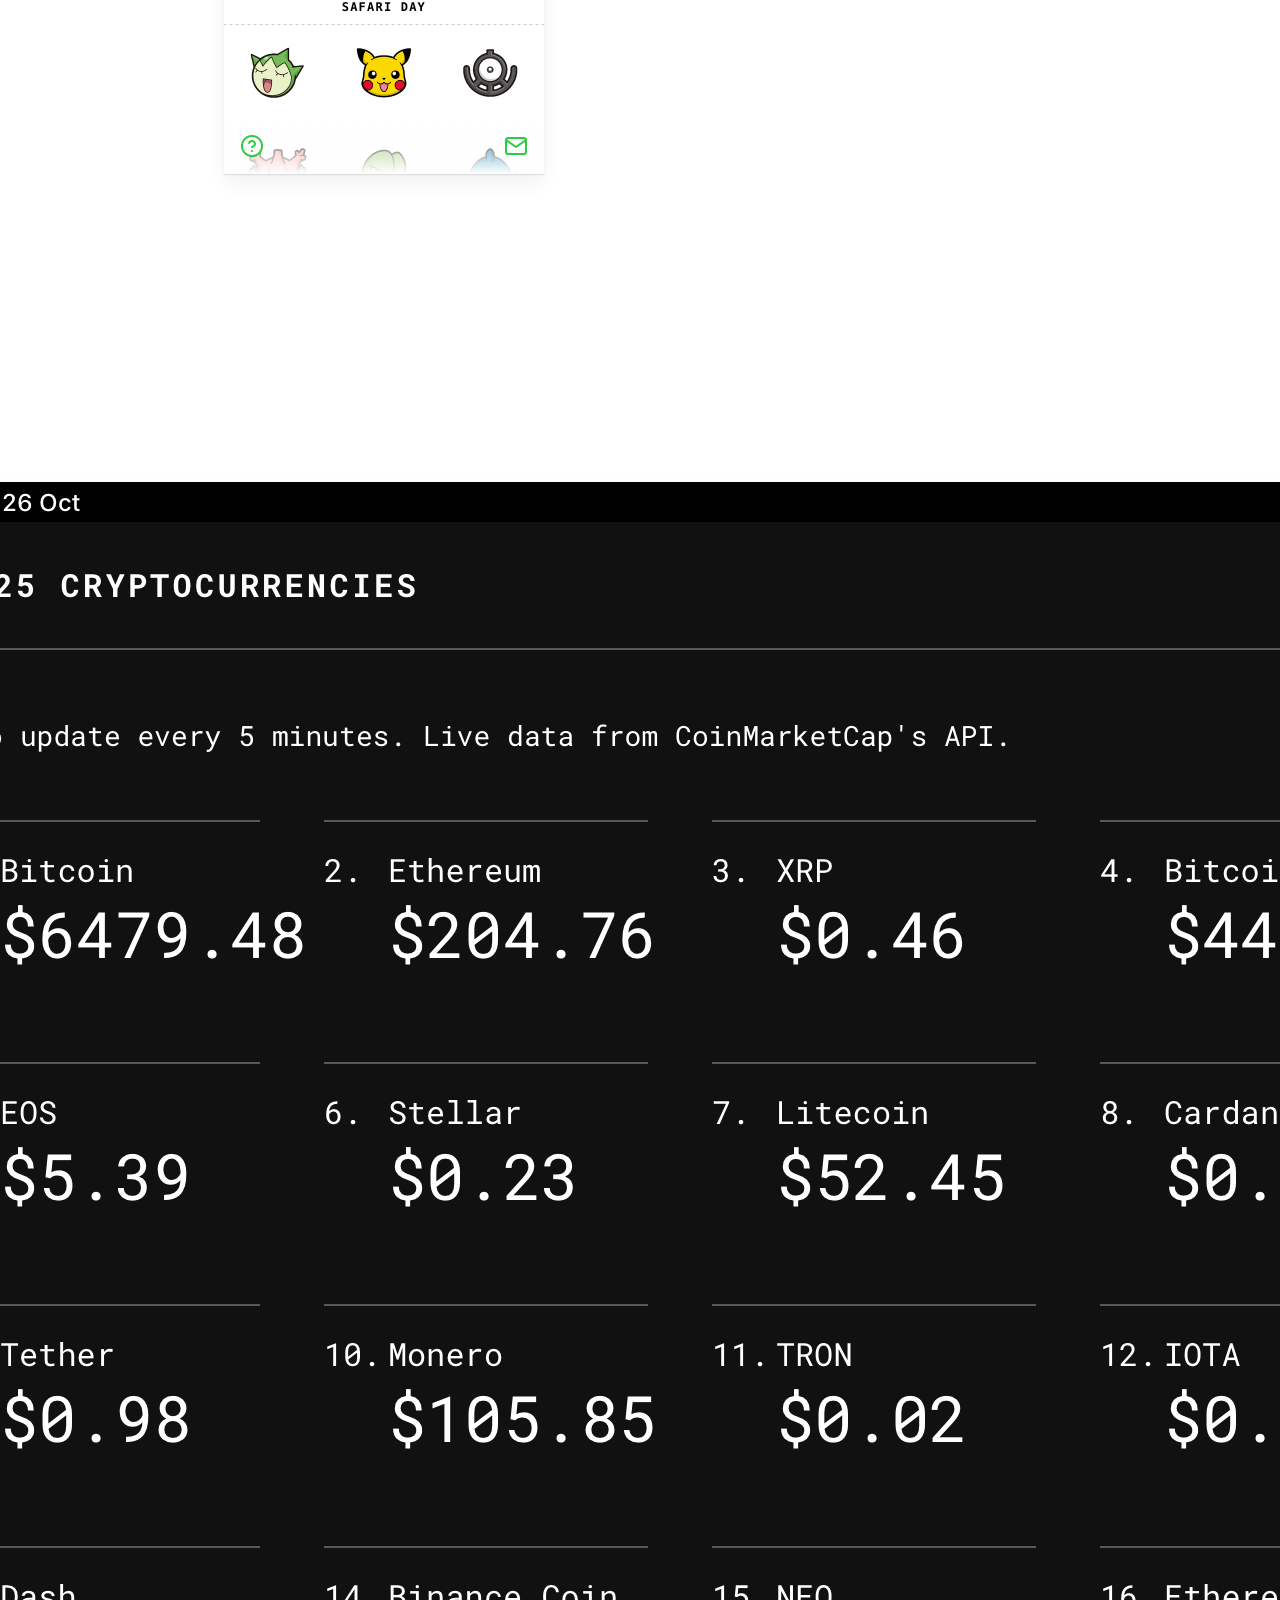
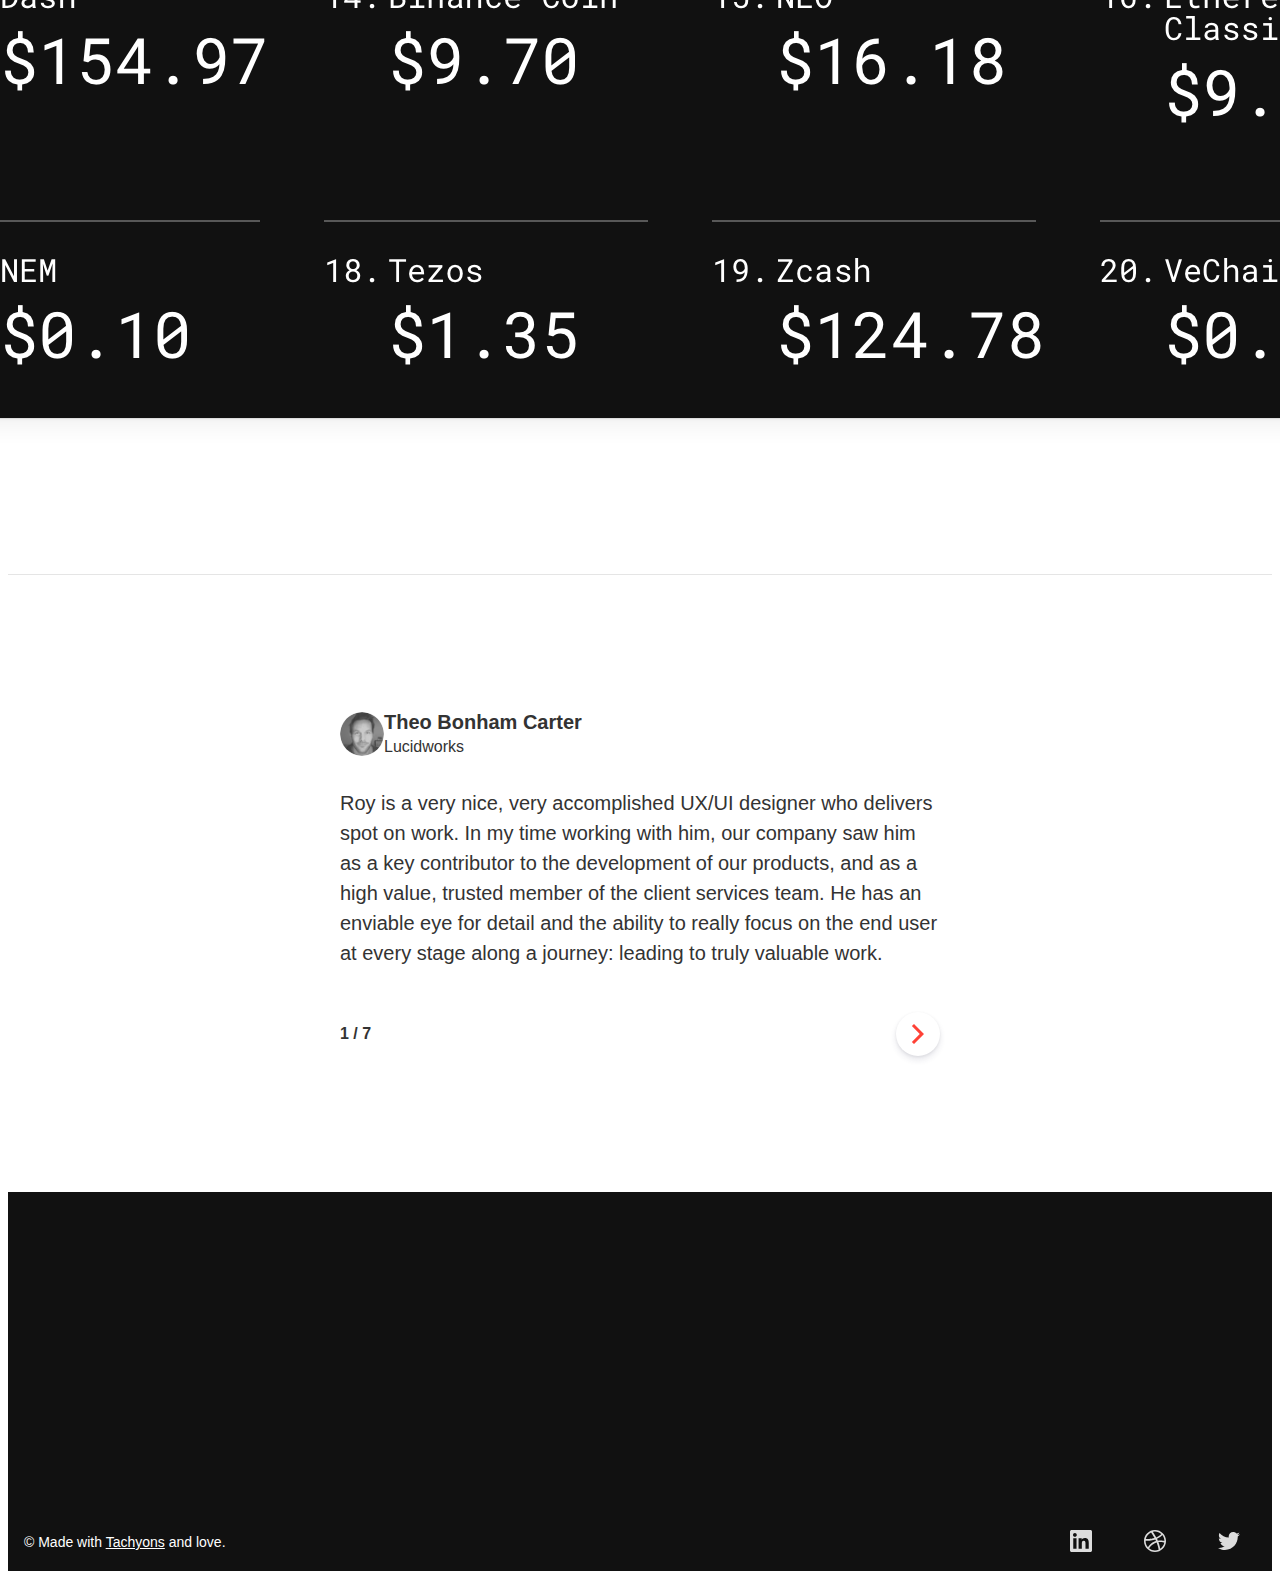
==== commit d4ea5364: "update" ====
--- a/index.html
+++ b/index.html
@@ -11,7 +11,7 @@
     <meta name="description" content="">
     <meta name="viewport" content="width=device-width, initial-scale=1">
     <link rel="apple-touch-icon" href="icon.png">
-    <link rel="stylesheet" href="/css/main.css?version=1">
+    <link rel="stylesheet" href="/css/main.css?version=2">
   </head>
   <body class="home">
     <header>
--- a/css/main.css
+++ b/css/main.css
@@ -1,22 +1,22 @@
 @import "tachyons.min.css";
-@import "variables-v1.css";
-@import "typography-v1.css";
-@import "colors.css";
-@import "layout.css";
-@import "header.css";
-@import "fonts.css";
-@import "quote.css";
-@import "animations.css";
-@import "links.css";
-@import "articles.css";
-@import "pages.css";
-@import "features.css";
-@import "social.css";
-@import "flows.css";
-@import "footer.css";
-@import "logo.css";
-@import "white-theme.css";
-@import "black-theme.css";
+@import "variables.css?version=2";
+@import "typography.css?version=2";
+@import "colors.css?version=2";
+@import "layout.css?version=3";
+@import "header.css?version=2";
+@import "fonts.css?version=2";
+@import "quote.css?version=2";
+@import "animations.css?version=2";
+@import "links.css?version=2";
+@import "articles.css?version=2";
+@import "pages.css?version=3";
+@import "features.css?version=2";
+@import "social.css?version=2";
+@import "flows.css?version=2";
+@import "footer.css?version=2";
+@import "logo.css?version=2";
+@import "white-theme.css?version=2";
+@import "black-theme.css?version=2";
 /*
 @import url('https://fonts.googleapis.com/css?family=Roboto+Mono:400,500');
 @import url('https://fonts.googleapis.com/css?family=Space+Mono:400,700');
